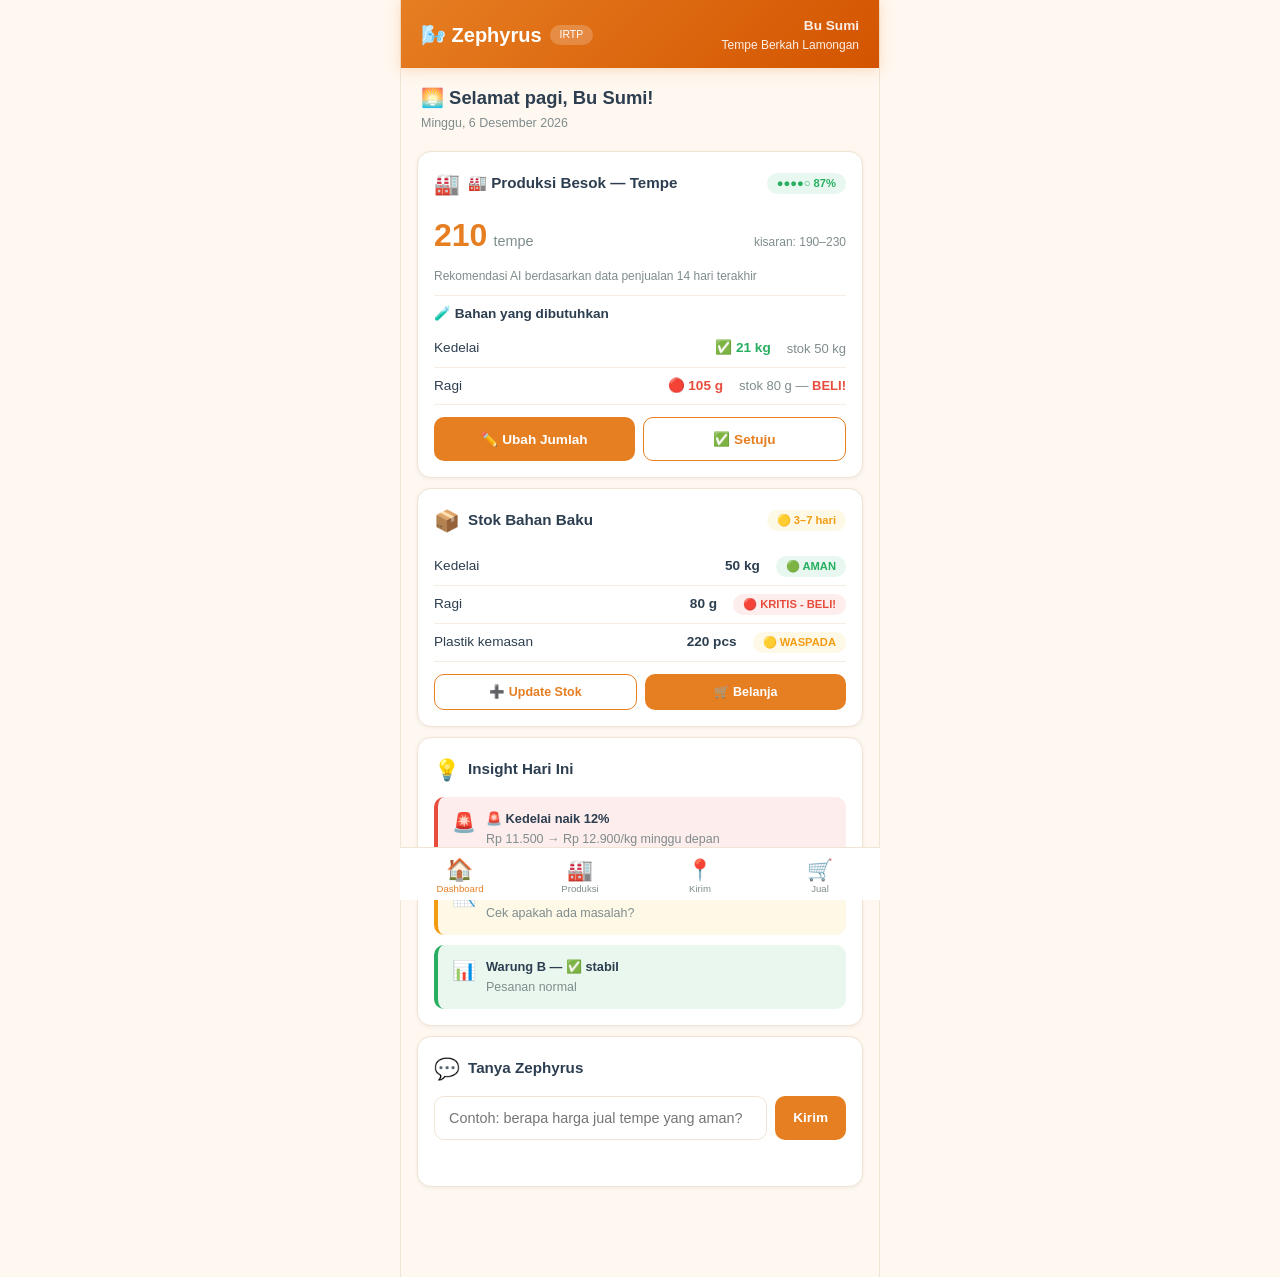
==== frontend/index.html @ 6805bf6c "feat: Zephyrus v0.1.1 Docker + FastAPI backend + integrasi API - docker-compose.yml (FastAPI + Postg" ====
<!DOCTYPE html>
<html lang="id">
<head>
  <meta charset="UTF-8">
  <meta name="viewport" content="width=device-width, initial-scale=1.0, maximum-scale=1.0, user-scalable=no">
  <meta name="theme-color" content="#E67E22">
  <meta name="apple-mobile-web-app-capable" content="yes">
  <meta name="apple-mobile-web-app-title" content="Zephyrus">
  <meta name="description" content="Pusat komando digital untuk Industri Rumah Tangga Pangan">
  <link rel="manifest" href="manifest.json">
  <title>Zephyrus — IRTP Dashboard</title>
  <style>
    /* ===== RESET & BASE ===== */
    *, *::before, *::after { box-sizing: border-box; margin: 0; padding: 0; }
    html { font-size: 16px; -webkit-text-size-adjust: 100%; }
    body {
      font-family: -apple-system, BlinkMacSystemFont, 'Segoe UI', Roboto, 'Helvetica Neue', Arial, sans-serif;
      background: #FFF8F0; color: #2C3E50; line-height: 1.5;
      max-width: 480px; margin: 0 auto; min-height: 100vh; padding-bottom: 80px;
      -webkit-font-smoothing: antialiased;
    }

    /* ===== TYPOGRAPHY ===== */
    h1 { font-size: 1.5rem; font-weight: 700; }
    h2 { font-size: 1.125rem; font-weight: 600; }
    h3 { font-size: 0.95rem; font-weight: 600; }
    .text-sm { font-size: 0.8125rem; }
    .text-xs { font-size: 0.7rem; }

    /* ===== COLORS ===== */
    :root {
      --primary: #E67E22;
      --primary-dark: #D35400;
      --primary-light: #FDEBD0;
      --bg: #FFF8F0;
      --card-bg: #FFFFFF;
      --text: #2C3E50;
      --text-secondary: #7F8C8D;
      --success: #27AE60;
      --warning: #F39C12;
      --danger: #E74C3C;
      --border: #F0E4D4;
    }

    /* ===== HEADER ===== */
    .header {
      background: linear-gradient(135deg, var(--primary), var(--primary-dark));
      color: white; padding: 16px 20px 14px; position: sticky; top: 0; z-index: 50;
      display: flex; align-items: center; justify-content: space-between;
      box-shadow: 0 2px 12px rgba(230,126,34,0.25);
    }
    .header h1 { display: flex; align-items: center; gap: 8px; font-size: 1.25rem; }
    .header h1 span { background: rgba(255,255,255,0.2); padding: 2px 10px; border-radius: 12px; font-size: 0.65rem; font-weight: 500; }
    .header-user { text-align: right; font-size: 0.75rem; opacity: 0.9; }
    .header-user strong { display: block; font-size: 0.85rem; }

    /* ===== SALUTATION ===== */
    .salutation {
      padding: 16px 20px 8px;
    }
    .salutation h2 { font-size: 1.15rem; }
    .salutation .date { color: var(--text-secondary); font-size: 0.78rem; margin-top: 2px; }

    /* ===== CARDS ===== */
    .card {
      background: var(--card-bg); border-radius: 14px; padding: 16px; margin: 10px 16px;
      box-shadow: 0 1px 4px rgba(0,0,0,0.06); border: 1px solid var(--border);
    }
    .card-header { display: flex; align-items: center; gap: 8px; margin-bottom: 12px; }
    .card-header .icon { font-size: 1.3rem; }
    .card-header h3 { flex: 1; }

    /* ===== PROGRESS BAR ===== */
    .progress-row { display: flex; align-items: center; gap: 8px; margin: 6px 0; }
    .progress-bar { flex: 1; height: 8px; background: #F0E4D4; border-radius: 99px; overflow: hidden; }
    .progress-fill { height: 100%; border-radius: 99px; transition: width 0.6s ease; }
    .progress-fill.green { background: var(--success); }
    .progress-fill.yellow { background: var(--warning); }
    .progress-fill.red { background: var(--danger); }
    .progress-fill.orange { background: var(--primary); }

    /* ===== BADGES ===== */
    .badge { display: inline-flex; align-items: center; gap: 4px; padding: 2px 10px; border-radius: 99px; font-size: 0.7rem; font-weight: 600; }
    .badge-green { background: #E8F8F0; color: var(--success); }
    .badge-yellow { background: #FEF9E7; color: var(--warning); }
    .badge-red { background: #FDEDEC; color: var(--danger); }
    .badge-orange { background: var(--primary-light); color: var(--primary-dark); }

    /* ===== STATUS INDICATORS ===== */
    .status-dot { display: inline-block; width: 8px; height: 8px; border-radius: 50%; }
    .status-dot.green { background: var(--success); }
    .status-dot.yellow { background: var(--warning); }
    .status-dot.red { background: var(--danger); }

    /* ===== LIST ITEMS ===== */
    .list-item { display: flex; align-items: center; padding: 10px 0; border-bottom: 1px solid #F5EDE4; gap: 10px; }
    .list-item:last-child { border-bottom: none; }
    .list-item .left { flex: 1; }
    .list-item .label { font-weight: 500; font-size: 0.9rem; }
    .list-item .sub { font-size: 0.75rem; color: var(--text-secondary); }
    .list-item .right { text-align: right; }

    /* ===== INSIGHT CARD ===== */
    .insight { padding: 12px 14px; border-radius: 10px; margin-top: 10px; display: flex; gap: 10px; align-items: flex-start; }
    .insight-alert { background: #FDEDEC; border-left: 4px solid var(--danger); }
    .insight-warning { background: #FEF9E7; border-left: 4px solid var(--warning); }
    .insight-info { background: #EAF7EE; border-left: 4px solid var(--success); }
    .insight-icon { font-size: 1.2rem; }
    .insight-text { flex: 1; }
    .insight-text strong { display: block; font-size: 0.8rem; margin-bottom: 2px; }
    .insight-text p { font-size: 0.78rem; color: var(--text-secondary); }

    /* ===== BUTTONS ===== */
    .btn {
      display: inline-flex; align-items: center; justify-content: center; gap: 6px;
      padding: 10px 18px; border-radius: 10px; font-size: 0.85rem; font-weight: 600;
      border: none; cursor: pointer; transition: all 0.15s; min-height: 44px;
      min-width: 44px; -webkit-tap-highlight-color: transparent;
    }
    .btn:active { transform: scale(0.97); }
    .btn-primary { background: var(--primary); color: white; }
    .btn-primary:hover { background: var(--primary-dark); }
    .btn-outline { background: transparent; border: 1.5px solid var(--primary); color: var(--primary); }
    .btn-success { background: var(--success); color: white; }
    .btn-sm { padding: 6px 14px; font-size: 0.78rem; min-height: 36px; }
    .btn-block { width: 100%; justify-content: center; }
    .btn-row { display: flex; gap: 8px; margin-top: 12px; }

    /* ===== CHAT ===== */
    .chat-input-row { display: flex; gap: 8px; align-items: center; }
    .chat-input-row input {
      flex: 1; padding: 12px 14px; border: 1.5px solid var(--border); border-radius: 10px;
      font-size: 0.9rem; background: var(--card-bg); outline: none; min-height: 44px;
    }
    .chat-input-row input:focus { border-color: var(--primary); }
    .chat-input-row button { min-width: 44px; height: 44px; border-radius: 10px; }

    /* ===== BOTTOM NAV ===== */
    .bottom-nav {
      position: fixed; bottom: 0; left: 50%; transform: translateX(-50%);
      width: 100%; max-width: 480px;
      background: white; border-top: 1px solid var(--border);
      display: flex; padding: 4px 0 env(safe-area-inset-bottom, 4px) 0;
      z-index: 100;
    }
    .nav-item {
      flex: 1; display: flex; flex-direction: column; align-items: center;
      padding: 8px 0 6px; cursor: pointer; transition: all 0.15s;
      border: none; background: none; color: var(--text-secondary); font-size: 0.6rem;
      -webkit-tap-highlight-color: transparent;
    }
    .nav-item .nav-icon { font-size: 1.3rem; line-height: 1; }
    .nav-item .nav-label { margin-top: 2px; }
    .nav-item.active { color: var(--primary); }
    .nav-item.active .nav-icon { transform: scale(1.05); }

    /* ===== TAB CONTENT ===== */
    .tab-content { display: none; }
    .tab-content.active { display: block; }

    /* ===== PAGE SPECIFIC ===== */
    .grid-2 { display: grid; grid-template-columns: 1fr 1fr; gap: 8px; }
    .metric-box { text-align: center; padding: 12px; background: var(--bg); border-radius: 10px; }
    .metric-box .num { font-size: 1.5rem; font-weight: 700; color: var(--primary); }
    .metric-box .label { font-size: 0.7rem; color: var(--text-secondary); margin-top: 2px; }

    .stock-row { display: flex; align-items: center; gap: 8px; padding: 8px 0; border-bottom: 1px solid #F5EDE4; }
    .stock-row:last-child { border-bottom: none; }
    .stock-row .stock-name { flex: 1; font-size: 0.85rem; }
    .stock-row .stock-qty { font-size: 0.85rem; font-weight: 600; margin-right: 8px; }

    .route-step {
      display: flex; gap: 10px; padding: 10px 0; align-items: flex-start;
      border-bottom: 1px solid #F5EDE4;
    }
    .route-step:last-child { border-bottom: none; }
    .route-num { width: 24px; height: 24px; border-radius: 50%; background: var(--primary-light); color: var(--primary-dark); display: flex; align-items: center; justify-content: center; font-size: 0.75rem; font-weight: 700; flex-shrink: 0; }
    .route-info { flex: 1; }
    .route-info .name { font-weight: 500; font-size: 0.85rem; }
    .route-info .detail { font-size: 0.75rem; color: var(--text-secondary); }
    .route-info .flag { font-size: 0.7rem; margin-top: 2px; }

    /* ===== ORDERS ===== */
    .order-status { width: 8px; height: 8px; border-radius: 50%; flex-shrink: 0; margin-top: 6px; }

    /* ===== ANIMATIONS ===== */
    @keyframes fadeIn { from { opacity: 0; transform: translateY(6px); } to { opacity: 1; transform: translateY(0); } }
    .card { animation: fadeIn 0.3s ease; }

    /* ===== RESPONSIVE ===== */
    @media (min-width: 481px) {
      body { border-left: 1px solid var(--border); border-right: 1px solid var(--border); }
    }
    @media (display-mode: standalone) {
      .header { padding-top: 24px; }
    }

    /* ===== UTILITY ===== */
    .mt-8 { margin-top: 8px; }
    .mb-4 { margin-bottom: 4px; }
    .flex { display: flex; }
    .flex-1 { flex: 1; }
    .gap-8 { gap: 8px; }
    .text-center { text-align: center; }
  </style>
</head>
<body>

  <!-- ===== HEADER ===== -->
  <header class="header">
    <h1>🌬️ Zephyrus <span>IRTP</span></h1>
    <div class="header-user">
      <strong>Bu Sumi</strong>
      Tempe Berkah Lamongan
    </div>
  </header>

  <!-- ===== SALUTATION ===== -->
  <div class="salutation">
    <h2>🌅 Selamat pagi, Bu Sumi!</h2>
    <div class="date" id="currentDate"></div>
  </div>

  <!-- ===== TAB: DASHBOARD ===== -->
  <div class="tab-content active" id="tab-dashboard">

    <!-- Card: Produksi -->
    <div class="card">
      <div class="card-header">
        <span class="icon">🏭</span>
        <h3>Produksi Besok</h3>
        <span class="badge badge-green">●●●●○ 87%</span>
      </div>
      <div style="display:flex;align-items:baseline;gap:6px;margin-bottom:8px;">
        <span style="font-size:2rem;font-weight:700;color:var(--primary);">210</span>
        <span style="font-size:0.9rem;color:var(--text-secondary);">tempe</span>
        <span style="font-size:0.75rem;color:var(--text-secondary);margin-left:auto;">kisaran: 190–230</span>
      </div>
      <div style="font-size:0.75rem;color:var(--text-secondary);margin-bottom:10px;">Rekomendasi AI berdasarkan data penjualan 14 hari terakhir</div>

      <div style="background:#F5EDE4;height:1px;margin:8px 0;"></div>

      <div style="font-size:0.85rem;font-weight:600;margin-bottom:6px;">🧪 Bahan yang dibutuhkan</div>
      <div class="stock-row">
        <span class="stock-name">Kedelai</span>
        <span class="stock-qty" style="color:var(--success);">✅ 21 kg</span>
        <span class="text-sm" style="color:var(--text-secondary);">stok 50 kg</span>
      </div>
      <div class="stock-row">
        <span class="stock-name">Ragi</span>
        <span class="stock-qty" style="color:var(--danger);">🔴 105 g</span>
        <span class="text-sm" style="color:var(--text-secondary);">stok 80 g — <strong style="color:var(--danger);">BELI!</strong></span>
      </div>

      <div class="btn-row">
        <button class="btn btn-primary flex-1" onclick="alert('Override: jumlah produksi diubah jadi 200 tempe')">✏️ Ubah Jumlah</button>
        <button class="btn btn-outline flex-1" onclick="alert('OK! 210 tempe dikonfirmasi untuk besok')">✅ Setuju</button>
      </div>
    </div>

    <!-- Card: Stok Bahan Baku -->
    <div class="card">
      <div class="card-header">
        <span class="icon">📦</span>
        <h3>Stok Bahan Baku</h3>
        <span class="badge badge-yellow">🟡 3–7 hari</span>
      </div>
      <div class="stock-row">
        <span class="stock-name">Kedelai</span>
        <span class="stock-qty">50 kg</span>
        <span class="text-xs badge badge-green">🟢 7+ hr</span>
      </div>
      <div class="stock-row">
        <span class="stock-name">Ragi</span>
        <span class="stock-qty">80 g</span>
        <span class="text-xs badge badge-red">🔴 <3 hr BELI</span>
      </div>
      <div class="stock-row">
        <span class="stock-name">Plastik kemasan</span>
        <span class="stock-qty">220 pcs</span>
        <span class="text-xs badge badge-yellow">🟡 5 hr</span>
      </div>
      <div class="btn-row">
        <button class="btn btn-outline btn-sm flex-1" onclick="alert('Form update stok akan muncul')">➕ Update Stok</button>
        <button class="btn btn-primary btn-sm flex-1" onclick="alert('Notifikasi: Ragi habis dalam 1 hari. Rekomendasi beli 100g — Rp 5.000')">🛒 Belanja</button>
      </div>
    </div>

    <!-- Insights -->
    <div class="card">
      <div class="card-header">
        <span class="icon">💡</span>
        <h3>Insight Hari Ini</h3>
      </div>
      <div class="insight insight-alert">
        <span class="insight-icon">🚨</span>
        <div class="insight-text">
          <strong>Harga kedelai naik 12% minggu depan</strong>
          <p>Rp 11.500 → Rp 12.900/kg. Stok Ibu cukup 3 hari. <strong>Rekomendasi: beli stok 2 minggu SEKARANG</strong> sebelum naik lagi.</p>
        </div>
      </div>
      <div class="insight insight-warning">
        <span class="insight-icon">📉</span>
        <div class="insight-text">
          <strong>Kantin D pesanan turun 30%</strong>
          <p>Bulan lalu pesan 30–35 tempe/hari, sekarang 20. Mungkin ada masalah — cek apakah beli dari kompetitor?</p>
        </div>
      </div>
      <div class="insight insight-info">
        <span class="insight-icon">📊</span>
        <div class="insight-text">
          <strong>Minggu depan Lebaran — naikkan produksi 40%</strong>
          <p>Tahun lalu permintaan naik 40% saat H-7 Lebaran. Rekomendasi: produksi 290 tempe/hari mulai pekan depan.</p>
        </div>
      </div>
    </div>

    <!-- Chat Quick -->
    <div class="card">
      <div class="card-header">
        <span class="icon">💬</span>
        <h3>Tanya Zephyrus</h3>
      </div>
      <div class="chat-input-row">
        <input type="text" id="chatInput" placeholder="Contoh: berapa harga jual tempe yang aman?" onkeydown="if(event.key==='Enter') sendChat()">
        <button class="btn btn-primary" onclick="sendChat()">Kirim</button>
      </div>
      <div id="chatResponse" style="margin-top:10px;font-size:0.85rem;min-height:20px;color:var(--text-secondary);"></div>
    </div>
  </div>

  <!-- ===== TAB: PRODUKSI ===== -->
  <div class="tab-content" id="tab-produksi">

    <div class="card">
      <div class="card-header">
        <span class="icon">🏭</span>
        <h3>Resep & Produksi</h3>
      </div>

      <div style="margin-bottom:12px;">
        <div style="display:flex;justify-content:space-between;margin-bottom:4px;">
          <span style="font-weight:600;">Tempe</span>
          <span class="badge badge-orange">Produk utama</span>
        </div>
        <div class="text-sm" style="color:var(--text-secondary);">1 tempe = 100g kedelai + 0.5g ragi</div>
      </div>

      <div class="grid-2">
        <div class="metric-box">
          <div class="num">210</div>
          <div class="label">Produksi Besok</div>
        </div>
        <div class="metric-box">
          <div class="num">280</div>
          <div class="label">Minggu Ini</div>
        </div>
      </div>

      <div style="margin-top:12px;">
        <div class="progress-row">
          <span class="text-xs" style="width:45px;">Sen</span>
          <div class="progress-bar"><div class="progress-fill orange" style="width:100%"></div></div>
          <span class="text-xs" style="width:30px;text-align:right;">210</span>
        </div>
        <div class="progress-row">
          <span class="text-xs" style="width:45px;">Sel</span>
          <div class="progress-bar"><div class="progress-fill orange" style="width:95%"></div></div>
          <span class="text-xs" style="width:30px;text-align:right;">200</span>
        </div>
        <div class="progress-row">
          <span class="text-xs" style="width:45px;">Rab</span>
          <div class="progress-bar"><div class="progress-fill orange" style="width:110%"></div></div>
          <span class="text-xs" style="width:30px;text-align:right;">230</span>
        </div>
        <div class="progress-row">
          <span class="text-xs" style="width:45px;">Kam</span>
          <div class="progress-bar"><div class="progress-fill orange" style="width:90%"></div></div>
          <span class="text-xs" style="width:30px;text-align:right;">190</span>
        </div>
        <div class="progress-row">
          <span class="text-xs" style="width:45px;">Jum</span>
          <div class="progress-bar"><div class="progress-fill orange" style="width:100%"></div></div>
          <span class="text-xs" style="width:30px;text-align:right;">210</span>
        </div>
      </div>

      <div style="background:#F5EDE4;height:1px;margin:14px 0;"></div>
      <button class="btn btn-primary btn-block" onclick="alert('Form tambah resep baru')">➕ Tambah Produk Baru</button>
    </div>

    <!-- Early Warning Harga -->
    <div class="card">
      <div class="card-header">
        <span class="icon">📈</span>
        <h3>Peringatan Harga Bahan</h3>
      </div>
      <div class="insight insight-alert">
        <span class="insight-icon">🚨</span>
        <div class="insight-text">
          <strong>Kedelai — naik 12% (7 hari)</strong>
          <p>Rp 11.500 → Rp 12.900/kg. Confidence 85%. Rekomendasi: <strong>Beli stok 2 minggu SEKARANG</strong>.</p>
        </div>
      </div>
      <div class="insight insight-info">
        <span class="insight-icon">✅</span>
        <div class="insight-text">
          <strong>Minyak goreng — stabil</strong>
          <p>Rp 15.000/L (tidak berubah 14 hari). Tidak perlu aksi.</p>
        </div>
      </div>
      <div class="insight insight-warning">
        <span class="insight-icon">📊</span>
        <div class="insight-text">
          <strong>Cabai — turun 8% minggu ini</strong>
          <p>Rp 42.000 → Rp 38.500/kg. Jika Ibu pakai cabai, ini saat yang baik untuk beli.</p>
        </div>
      </div>
      <div class="text-xs" style="color:var(--text-secondary);margin-top:8px;">Sumber: PHIPS Bapanas (data 17/07/2026)</div>
    </div>
  </div>

  <!-- ===== TAB: KIRIM ===== -->
  <div class="tab-content" id="tab-kirim">

    <div class="card">
      <div class="card-header">
        <span class="icon">📍</span>
        <h3>Rute Kirim Pagi Ini</h3>
        <span class="badge badge-green">⏱ 42 menit</span>
      </div>

      <div class="route-step">
        <div class="route-num">1</div>
        <div class="route-info">
          <div class="name">Warung A — 30 tempe</div>
          <div class="detail">Jl. Mawar No. 12 • 8 menit</div>
          <div class="flag badge badge-green">✅ shelf-life aman</div>
        </div>
      </div>
      <div class="route-step">
        <div class="route-num">2</div>
        <div class="route-info">
          <div class="name">Warung B — 50 tempe</div>
          <div class="detail">Jl. Melati No. 45 • 12 menit</div>
          <div class="flag badge badge-green">✅ shelf-life aman</div>
        </div>
      </div>
      <div class="route-step">
        <div class="route-num">3</div>
        <div class="route-info">
          <div class="name">Pasar C — 110 tempe</div>
          <div class="detail">Pasar Induk Lamongan • 15 menit</div>
          <div class="flag badge badge-yellow">⚠️ 3 tempe risiko basi — prioritaskan</div>
        </div>
      </div>
      <div class="route-step">
        <div class="route-num">4</div>
        <div class="route-info">
          <div class="name">Kantin D — 20 tempe</div>
          <div class="detail">SMK N 1 Lamongan • 7 menit</div>
          <div class="flag badge badge-orange">📉 pesanan turun 30%</div>
        </div>
      </div>

      <div class="btn-row">
        <button class="btn btn-primary flex-1" onclick="alert('Rute dikonfirmasi! Navigasi ke titik 1.')">🗺️ Setuju Rute</button>
        <button class="btn btn-outline flex-1" onclick="alert('Ubah urutan rute: seret titik')">✏️ Ubah Urutan</button>
      </div>
    </div>

    <!-- Status Kirim -->
    <div class="card">
      <div class="card-header">
        <span class="icon">✅</span>
        <h3>Status Pengiriman Hari Ini</h3>
      </div>
      <div class="list-item">
        <div class="left">
          <div class="label">Warung A</div>
          <div class="sub">30 tempe • 07:45</div>
        </div>
        <span class="badge badge-green">✅ Terkirim</span>
      </div>
      <div class="list-item">
        <div class="left">
          <div class="label">Warung B</div>
          <div class="sub">50 tempe • 08:02</div>
        </div>
        <span class="badge badge-green">✅ Terkirim</span>
      </div>
      <div class="list-item">
        <div class="left">
          <div class="label">Pasar C</div>
          <div class="sub">110 tempe • —</div>
        </div>
        <span class="badge badge-yellow">🟡 Dalam perjalanan</span>
      </div>
      <div class="list-item">
        <div class="left">
          <div class="label">Kantin D</div>
          <div class="sub">20 tempe • —</div>
        </div>
        <span class="badge badge-yellow">🟡 Belum dikirim</span>
      </div>
    </div>
  </div>

  <!-- ===== TAB: JUAL ===== -->
  <div class="tab-content" id="tab-jual">

    <div class="card">
      <div class="card-header">
        <span class="icon">🛒</span>
        <h3>Pesanan Hari Ini</h3>
        <span class="badge badge-orange">4 pelanggan</span>
      </div>

      <div class="list-item">
        <div class="order-status" style="background:var(--success);"></div>
        <div class="left">
          <div class="label">Warung A — 30 tempe</div>
          <div class="sub">Biasanya 30 • ✅ sama seperti biasanya</div>
        </div>
        <span class="badge badge-green">Terkirim</span>
      </div>
      <div class="list-item">
        <div class="order-status" style="background:var(--success);"></div>
        <div class="left">
          <div class="label">Warung B — 50 tempe</div>
          <div class="sub">Biasanya 50 • ✅ stabil</div>
        </div>
        <span class="badge badge-green">Terkirim</span>
      </div>
      <div class="list-item">
        <div class="order-status" style="background:var(--success);"></div>
        <div class="left">
          <div class="label">Pasar C — 110 tempe</div>
          <div class="sub">Biasanya 100 • ⬆️ naik 10% (mendekati Lebaran)</div>
        </div>
        <span class="badge badge-yellow">Dalam kirim</span>
      </div>
      <div class="list-item">
        <div class="order-status" style="background:var(--warning);"></div>
        <div class="left">
          <div class="label">Kantin D — 20 tempe</div>
          <div class="sub">Biasanya 30 • ⬇️ turun 33% — <span style="color:var(--danger);">cek pelanggan</span></div>
        </div>
        <span class="badge badge-yellow">Pending</span>
      </div>

      <button class="btn btn-outline btn-sm btn-block mt-8" onclick="alert('Copy pesanan dari kemarin')">📋 Copy dari Kemarin</button>
      <button class="btn btn-primary btn-sm btn-block mt-8" onclick="alert('Form tambah pesanan baru')">➕ Tambah Pesanan</button>
    </div>

    <!-- Rekomendasi Harga -->
    <div class="card">
      <div class="card-header">
        <span class="icon">💰</span>
        <h3>Rekomendasi Harga Jual</h3>
      </div>
      <div style="display:flex;gap:8px;">
        <div class="metric-box flex-1">
          <div class="num" style="font-size:1.2rem;">Rp 4.000</div>
          <div class="label">Harga Minimal (margin 20%)</div>
        </div>
        <div class="metric-box flex-1" style="border:2px solid var(--primary);">
          <div class="num" style="font-size:1.2rem;color:var(--primary);">Rp 5.000</div>
          <div class="label">Harga Optimal (margin 36%)</div>
        </div>
      </div>
      <div class="text-xs" style="color:var(--text-secondary);margin-top:8px;text-align:center;">Biaya produksi per tempe: Rp 3.200 • Harga pasar: Rp 4.500–Rp 5.500</div>
    </div>

    <!-- Analisis Pelanggan -->
    <div class="card">
      <div class="card-header">
        <span class="icon">📊</span>
        <h3>Analisis Pelanggan</h3>
      </div>
      <div class="metric-box" style="margin-bottom:10px;">
        <div class="num" style="font-size:1rem;color:var(--text);">Warung B — 25% omzet</div>
        <div class="label">Pelanggan Terbesar</div>
      </div>
      <div class="progress-row">
        <span class="text-xs" style="width:70px;">Warung B</span>
        <div class="progress-bar"><div class="progress-fill orange" style="width:25%"></div></div>
        <span class="text-xs" style="width:40px;text-align:right;">25%</span>
      </div>
      <div class="progress-row">
        <span class="text-xs" style="width:70px;">Pasar C</span>
        <div class="progress-bar"><div class="progress-fill orange" style="width:22%"></div></div>
        <span class="text-xs" style="width:40px;text-align:right;">22%</span>
      </div>
      <div class="progress-row">
        <span class="text-xs" style="width:70px;">Warung A</span>
        <div class="progress-bar"><div class="progress-fill orange" style="width:15%"></div></div>
        <span class="text-xs" style="width:40px;text-align:right;">15%</span>
      </div>
      <div class="progress-row">
        <span class="text-xs" style="width:70px;">Kantin D</span>
        <div class="progress-bar"><div class="progress-fill red" style="width:10%"></div></div>
        <span class="text-xs" style="width:40px;text-align:right;">10% ⬇️</span>
      </div>
      <div class="insight insight-warning mt-8">
        <span class="insight-icon">⚠️</span>
        <div class="insight-text">
          <strong>Kantin D — turun 30% bulan ini</strong>
          <p>Mungkin beli dari kompetitor. Coba tanya atau tawarkan produk baru.</p>
        </div>
      </div>
    </div>
  </div>

  <!-- ===== BOTTOM NAV ===== -->
  <nav class="bottom-nav">
    <button class="nav-item active" data-tab="tab-dashboard">
      <span class="nav-icon">🏠</span>
      <span class="nav-label">Dashboard</span>
    </button>
    <button class="nav-item" data-tab="tab-produksi">
      <span class="nav-icon">🏭</span>
      <span class="nav-label">Produksi</span>
    </button>
    <button class="nav-item" data-tab="tab-kirim">
      <span class="nav-icon">📍</span>
      <span class="nav-label">Kirim</span>
    </button>
    <button class="nav-item" data-tab="tab-jual">
      <span class="nav-icon">🛒</span>
      <span class="nav-label">Jual</span>
    </button>
  </nav>

  <script>
    // === Tanggal ===
    const days = ['Minggu','Senin','Selasa','Rabu','Kamis','Jumat','Sabtu'];
    const months = ['Januari','Februari','Maret','April','Mei','Juni','Juli','Agustus','September','Oktober','November','Desember'];
    const d = new Date();
    document.getElementById('currentDate').textContent = `${days[d.getDay()]}, ${d.getDate()} ${months[d.getMonth()]} ${d.getFullYear()}`;

    // === Bottom Nav ===
    document.querySelectorAll('.nav-item').forEach(item => {
      item.addEventListener('click', function() {
        document.querySelectorAll('.nav-item').forEach(n => n.classList.remove('active'));
        document.querySelectorAll('.tab-content').forEach(t => t.classList.remove('active'));
        this.classList.add('active');
        document.getElementById(this.dataset.tab).classList.add('active');
      });
    });

    // === Chat ===
    const chatResponses = {
      'harga': '💡 Biaya produksi per tempe: Rp 3.200. Harga jual aman: Rp 4.000-Rp 5.000. Dengan harga pasar Rp 4.500-Rp 5.500, Ibu bisa jual Rp 5.000 dengan margin 36%.',
      'jual': '💰 Rekomendasi harga jual tempe: minimal Rp 4.000 (margin 20%), optimal Rp 5.000 (margin 36%). Harga pasar saat ini Rp 4.500-Rp 5.500.',
      'produksi': '🏭 Besok rekomendasi produksi: 210 tempe (confidence 87%). Naik 10% dari minggu lalu karena mendekati Lebaran.',
      'stok': '📦 Stok kedelai: 50 kg (cukup 7 hari ✅). Ragi: 80 g (HABIS dalam 1 hari 🔴 - beli 100g Rp 5.000).',
      'pelanggan': '📊 Top: Warung B (25%), Pasar C (22%), Warung A (15%). ⚠️ Kantin D turun 30% - mungkin ada masalah.',
      'basi': '⚠️ 3 tempe untuk Pasar C berisiko basi jika tidak diprioritaskan. Shelf-life tempe 2 hari, estimasi kirim 15 menit - masih aman.',
      'ragi': '🔴 Stok ragi tinggal 80g, cukup untuk 1 hari produksi (160 tempe). Beli 100g sekarang - Rp 5.000 di toko bahan kue.',
      'lebaran': '🌙 H-7 Lebaran: rekomendasi naikkan produksi 40% (290 tempe/hari). Tahun lalu permintaan melonjak 40%!'
    };

    function sendChat() {
      const input = document.getElementById('chatInput');
      const text = input.value.trim().toLowerCase();
      const resp = document.getElementById('chatResponse');
      if (!text) { resp.innerHTML = 'Silakan ketik pertanyaan, Bu 😊'; return; }
      let answer = 'Maaf, saya belum paham. Coba tanya tentang: produksi, harga, stok, pelanggan, atau lebaran 😊';
      for (const [key, val] of Object.entries(chatResponses)) {
        if (text.includes(key)) { answer = val; break; }
      }
      resp.innerHTML = `<div style="background:#FDEBD0;padding:10px 14px;border-radius:10px;color:#2C3E50;">💬 ${answer}</div>`;
      input.value = '';
    }

    console.log('🌬️ Zephyrus v0.1 — Prototipe IRTP Dashboard');
  </script>
  <script src="js/app.js"></script>
</body>
</html>
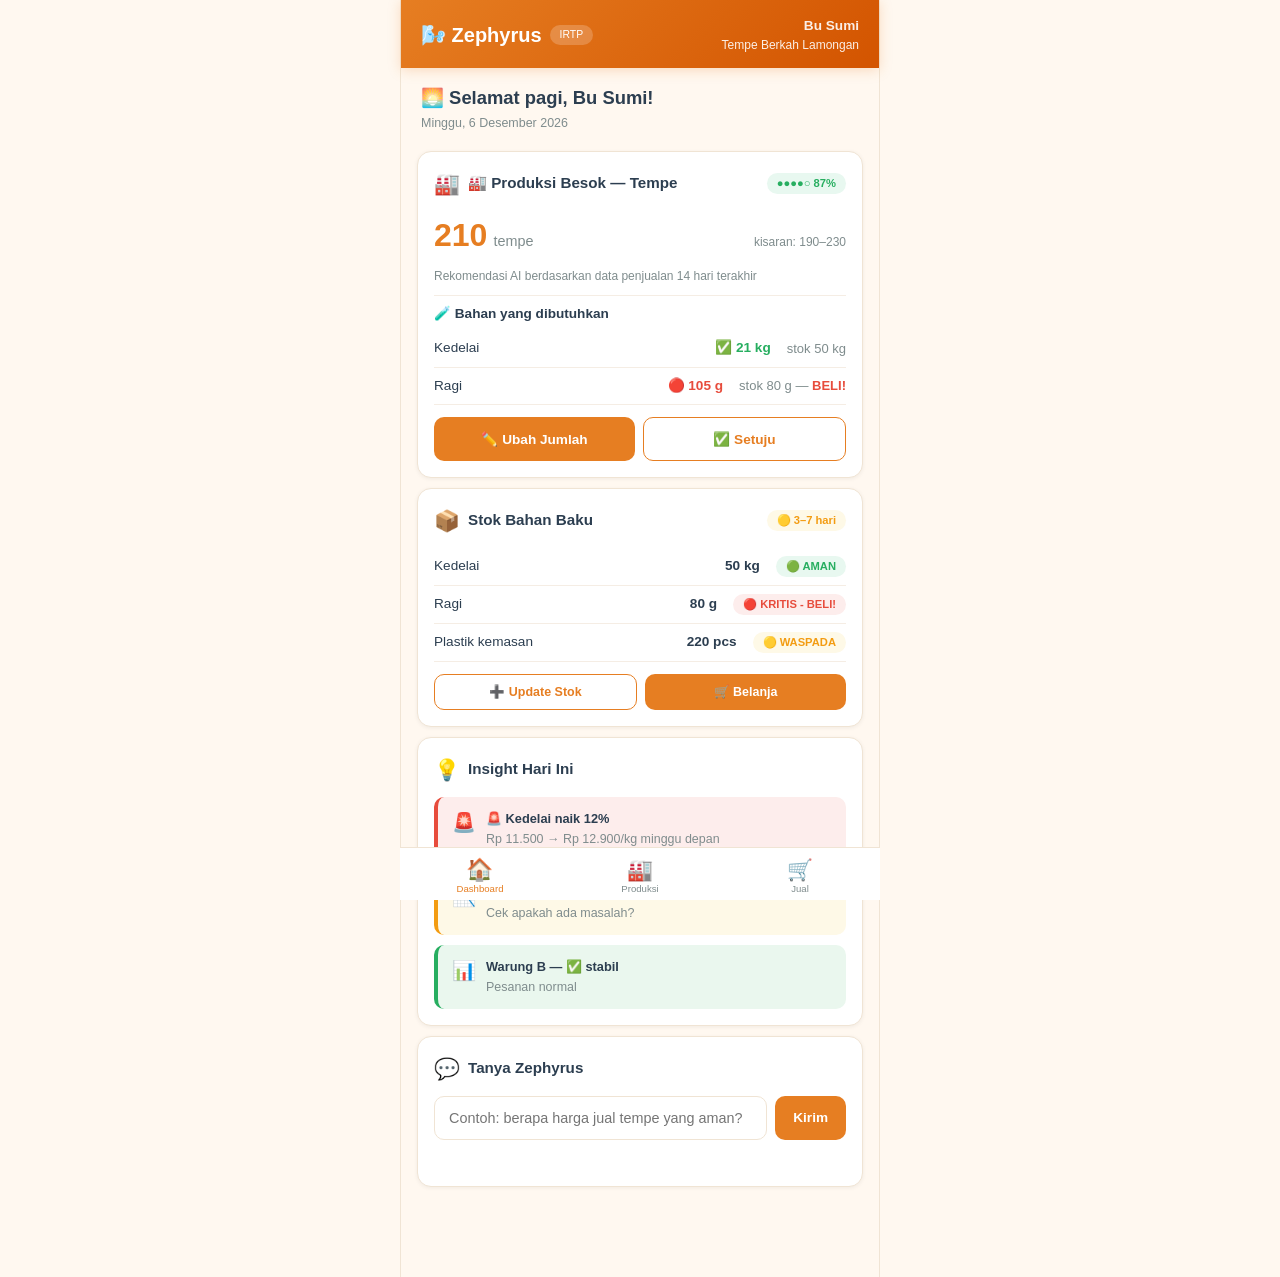
==== commit d6ed216b: "refactor: fokus ke 2 pillars (Smart Manufacturing + Smart Commerce) Hapus Smart Logistics: - Hapus " ====
--- a/frontend/index.html
+++ b/frontend/index.html
@@ -420,92 +420,6 @@
     </div>
   </div>
 
-  <!-- ===== TAB: KIRIM ===== -->
-  <div class="tab-content" id="tab-kirim">
-
-    <div class="card">
-      <div class="card-header">
-        <span class="icon">📍</span>
-        <h3>Rute Kirim Pagi Ini</h3>
-        <span class="badge badge-green">⏱ 42 menit</span>
-      </div>
-
-      <div class="route-step">
-        <div class="route-num">1</div>
-        <div class="route-info">
-          <div class="name">Warung A — 30 tempe</div>
-          <div class="detail">Jl. Mawar No. 12 • 8 menit</div>
-          <div class="flag badge badge-green">✅ shelf-life aman</div>
-        </div>
-      </div>
-      <div class="route-step">
-        <div class="route-num">2</div>
-        <div class="route-info">
-          <div class="name">Warung B — 50 tempe</div>
-          <div class="detail">Jl. Melati No. 45 • 12 menit</div>
-          <div class="flag badge badge-green">✅ shelf-life aman</div>
-        </div>
-      </div>
-      <div class="route-step">
-        <div class="route-num">3</div>
-        <div class="route-info">
-          <div class="name">Pasar C — 110 tempe</div>
-          <div class="detail">Pasar Induk Lamongan • 15 menit</div>
-          <div class="flag badge badge-yellow">⚠️ 3 tempe risiko basi — prioritaskan</div>
-        </div>
-      </div>
-      <div class="route-step">
-        <div class="route-num">4</div>
-        <div class="route-info">
-          <div class="name">Kantin D — 20 tempe</div>
-          <div class="detail">SMK N 1 Lamongan • 7 menit</div>
-          <div class="flag badge badge-orange">📉 pesanan turun 30%</div>
-        </div>
-      </div>
-
-      <div class="btn-row">
-        <button class="btn btn-primary flex-1" onclick="alert('Rute dikonfirmasi! Navigasi ke titik 1.')">🗺️ Setuju Rute</button>
-        <button class="btn btn-outline flex-1" onclick="alert('Ubah urutan rute: seret titik')">✏️ Ubah Urutan</button>
-      </div>
-    </div>
-
-    <!-- Status Kirim -->
-    <div class="card">
-      <div class="card-header">
-        <span class="icon">✅</span>
-        <h3>Status Pengiriman Hari Ini</h3>
-      </div>
-      <div class="list-item">
-        <div class="left">
-          <div class="label">Warung A</div>
-          <div class="sub">30 tempe • 07:45</div>
-        </div>
-        <span class="badge badge-green">✅ Terkirim</span>
-      </div>
-      <div class="list-item">
-        <div class="left">
-          <div class="label">Warung B</div>
-          <div class="sub">50 tempe • 08:02</div>
-        </div>
-        <span class="badge badge-green">✅ Terkirim</span>
-      </div>
-      <div class="list-item">
-        <div class="left">
-          <div class="label">Pasar C</div>
-          <div class="sub">110 tempe • —</div>
-        </div>
-        <span class="badge badge-yellow">🟡 Dalam perjalanan</span>
-      </div>
-      <div class="list-item">
-        <div class="left">
-          <div class="label">Kantin D</div>
-          <div class="sub">20 tempe • —</div>
-        </div>
-        <span class="badge badge-yellow">🟡 Belum dikirim</span>
-      </div>
-    </div>
-  </div>
-
   <!-- ===== TAB: JUAL ===== -->
   <div class="tab-content" id="tab-jual">
 
@@ -621,10 +535,6 @@
     <button class="nav-item" data-tab="tab-produksi">
       <span class="nav-icon">🏭</span>
       <span class="nav-label">Produksi</span>
-    </button>
-    <button class="nav-item" data-tab="tab-kirim">
-      <span class="nav-icon">📍</span>
-      <span class="nav-label">Kirim</span>
     </button>
     <button class="nav-item" data-tab="tab-jual">
       <span class="nav-icon">🛒</span>
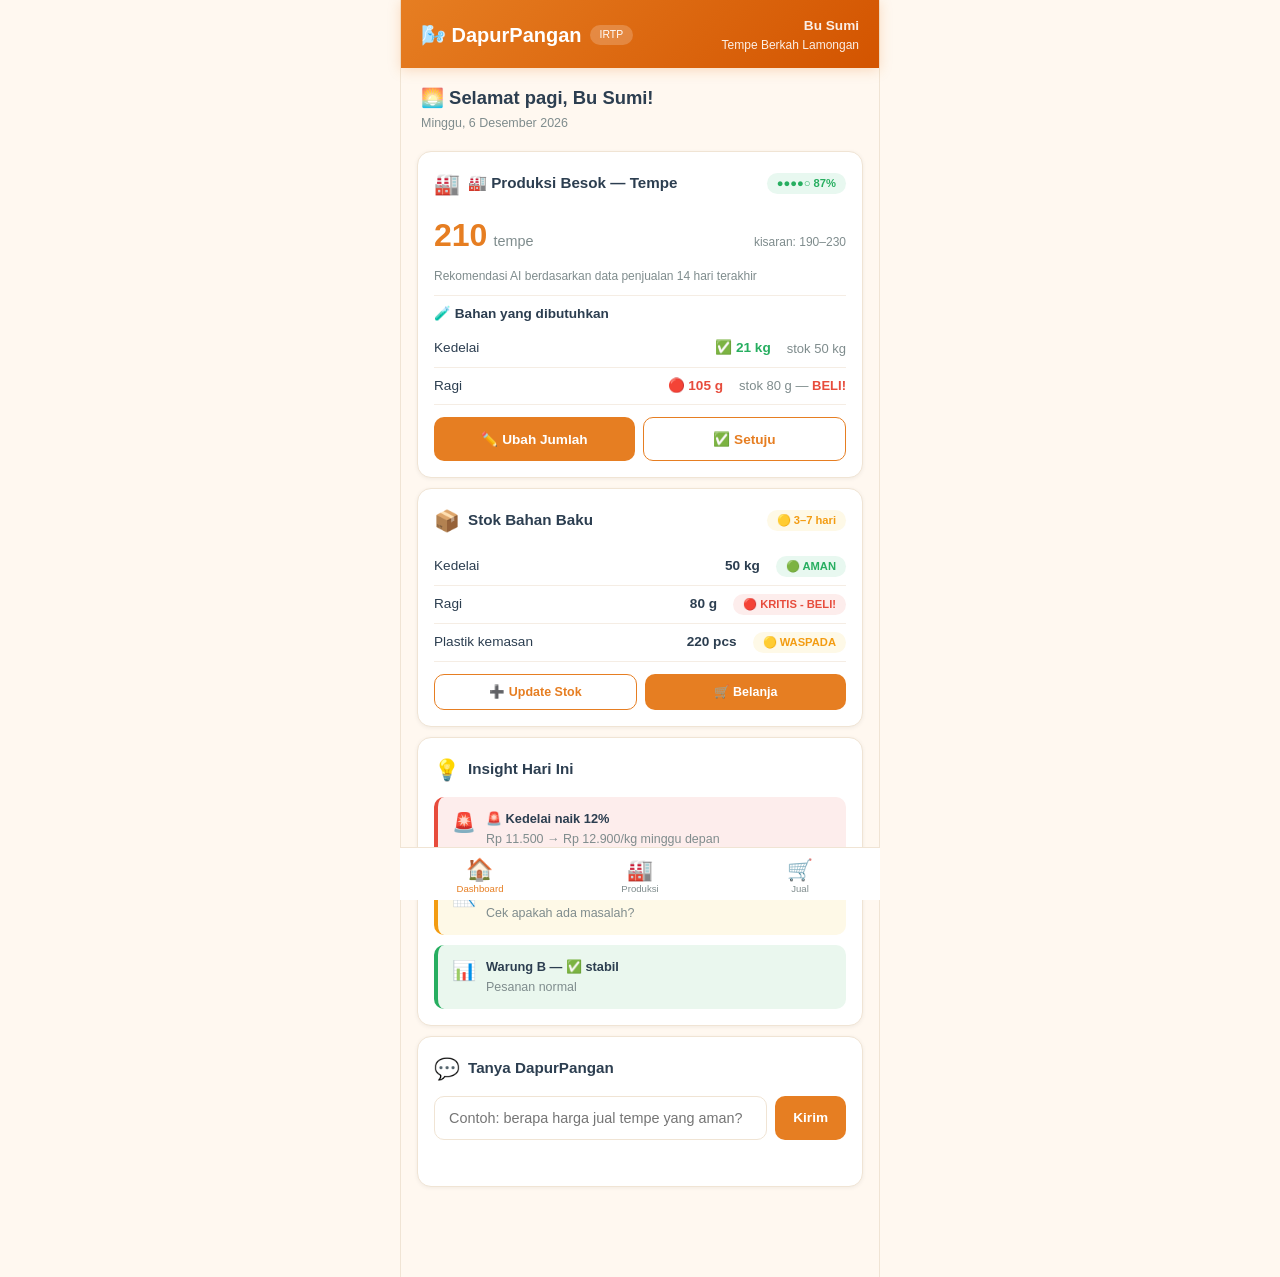
==== commit c7ba7ae6: "refactor: rebrand Zephyrus -> DapurPangan Semua referensi Zephyrus diganti DapurPangan: - frontend " ====
--- a/frontend/index.html
+++ b/frontend/index.html
@@ -5,10 +5,10 @@
   <meta name="viewport" content="width=device-width, initial-scale=1.0, maximum-scale=1.0, user-scalable=no">
   <meta name="theme-color" content="#E67E22">
   <meta name="apple-mobile-web-app-capable" content="yes">
-  <meta name="apple-mobile-web-app-title" content="Zephyrus">
+  <meta name="apple-mobile-web-app-title" content="DapurPangan">
   <meta name="description" content="Pusat komando digital untuk Industri Rumah Tangga Pangan">
   <link rel="manifest" href="manifest.json">
-  <title>Zephyrus — IRTP Dashboard</title>
+  <title>DapurPangan — IRTP Dashboard</title>
   <style>
     /* ===== RESET & BASE ===== */
     *, *::before, *::after { box-sizing: border-box; margin: 0; padding: 0; }
@@ -208,7 +208,7 @@
 
   <!-- ===== HEADER ===== -->
   <header class="header">
-    <h1>🌬️ Zephyrus <span>IRTP</span></h1>
+    <h1>🌬️ DapurPangan <span>IRTP</span></h1>
     <div class="header-user">
       <strong>Bu Sumi</strong>
       Tempe Berkah Lamongan
@@ -319,7 +319,7 @@
     <div class="card">
       <div class="card-header">
         <span class="icon">💬</span>
-        <h3>Tanya Zephyrus</h3>
+        <h3>Tanya DapurPangan</h3>
       </div>
       <div class="chat-input-row">
         <input type="text" id="chatInput" placeholder="Contoh: berapa harga jual tempe yang aman?" onkeydown="if(event.key==='Enter') sendChat()">
@@ -584,7 +584,7 @@
       input.value = '';
     }
 
-    console.log('🌬️ Zephyrus v0.1 — Prototipe IRTP Dashboard');
+    console.log('🌬️ DapurPangan v0.1 — Prototipe IRTP Dashboard');
   </script>
   <script src="js/app.js"></script>
 </body>
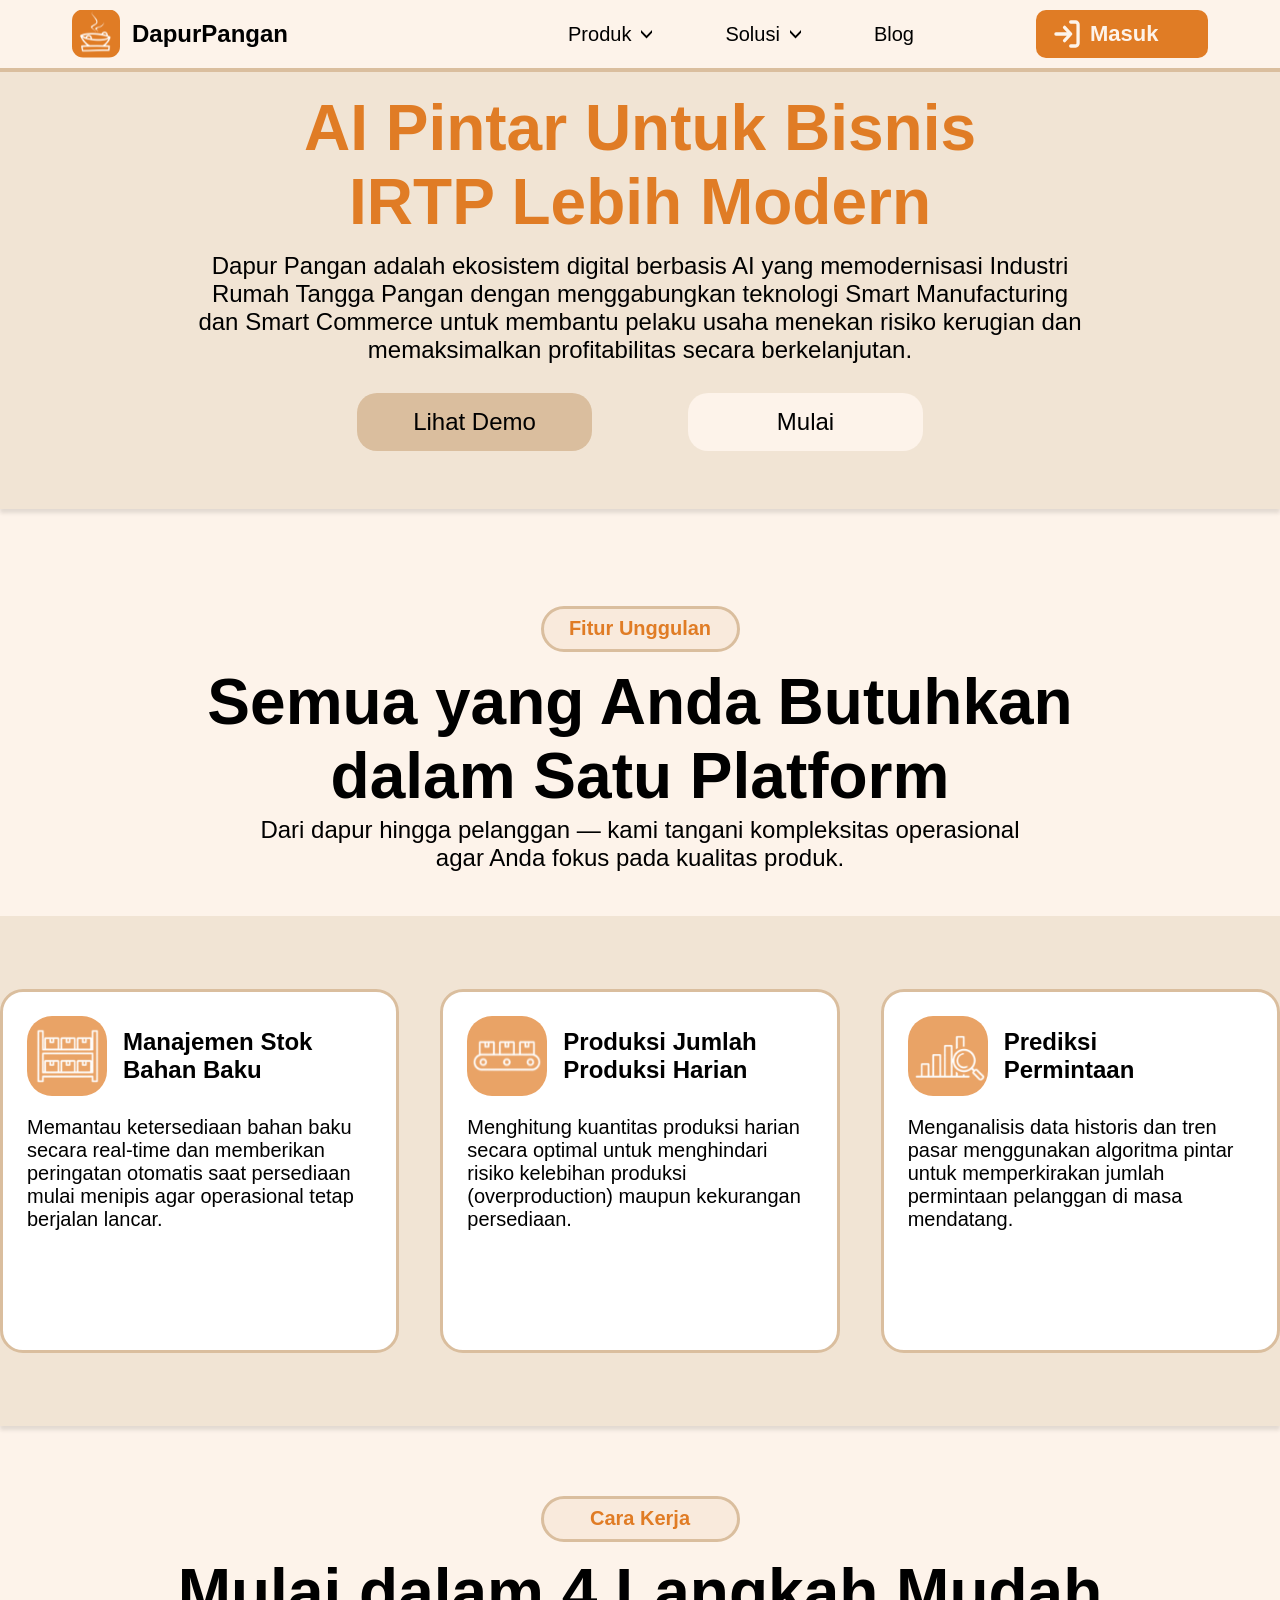
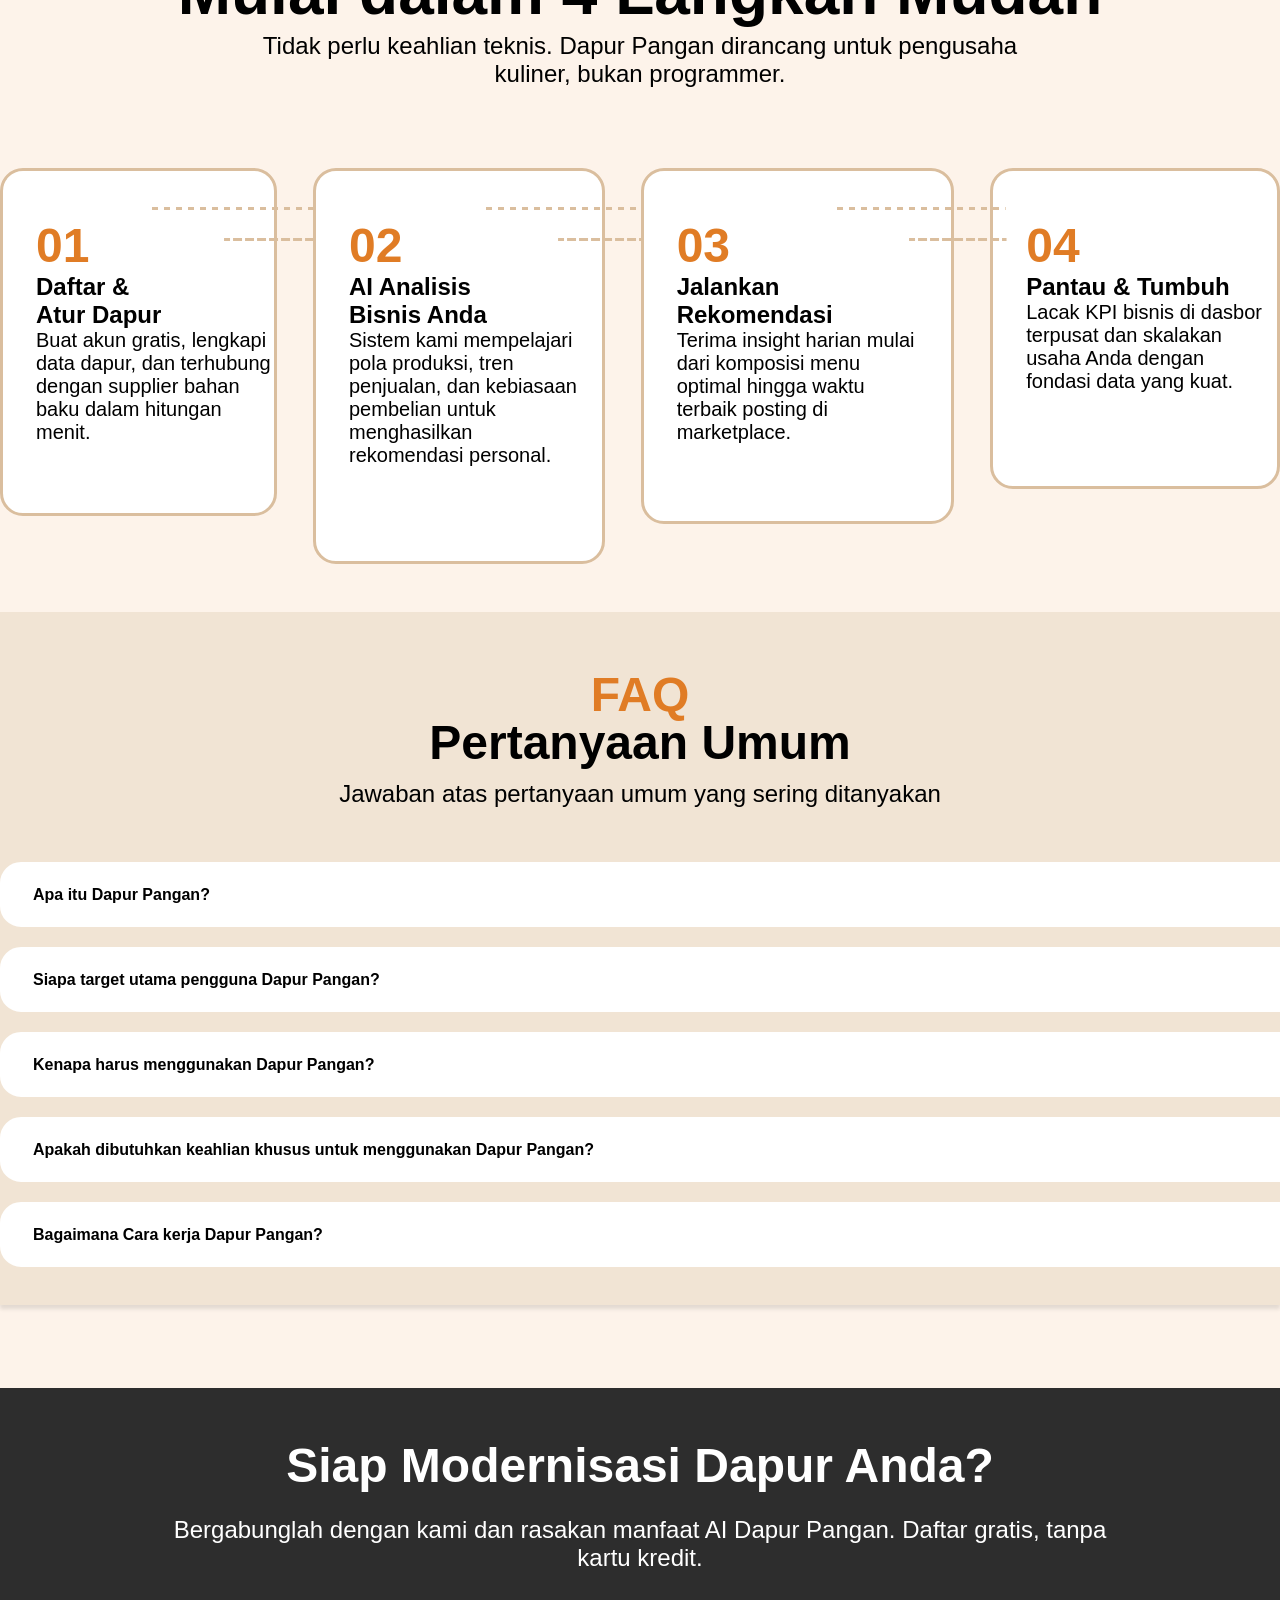
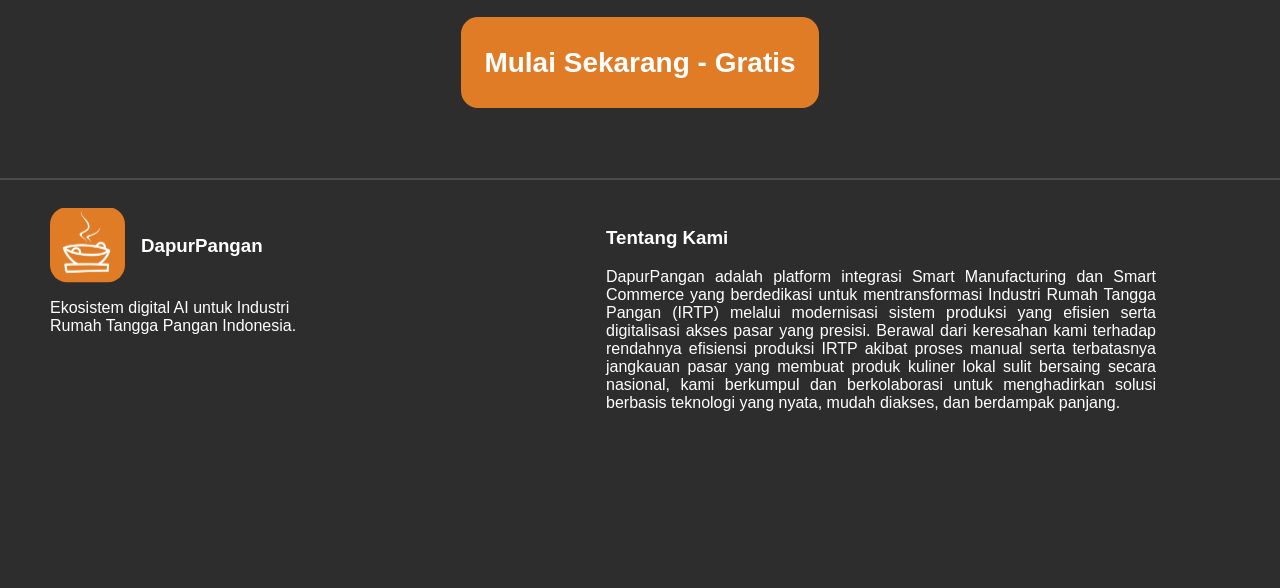
==== commit 282cc57e: "feat: gabung frontend teman (landing page) + dashboard - frontend/index.html + style.css + Image/  l" ====
--- a/frontend/index.html
+++ b/frontend/index.html
@@ -1,591 +1,277 @@
 <!DOCTYPE html>
-<html lang="id">
+<html lang="en">
 <head>
-  <meta charset="UTF-8">
-  <meta name="viewport" content="width=device-width, initial-scale=1.0, maximum-scale=1.0, user-scalable=no">
-  <meta name="theme-color" content="#E67E22">
-  <meta name="apple-mobile-web-app-capable" content="yes">
-  <meta name="apple-mobile-web-app-title" content="DapurPangan">
-  <meta name="description" content="Pusat komando digital untuk Industri Rumah Tangga Pangan">
-  <link rel="manifest" href="manifest.json">
-  <title>DapurPangan — IRTP Dashboard</title>
-  <style>
-    /* ===== RESET & BASE ===== */
-    *, *::before, *::after { box-sizing: border-box; margin: 0; padding: 0; }
-    html { font-size: 16px; -webkit-text-size-adjust: 100%; }
-    body {
-      font-family: -apple-system, BlinkMacSystemFont, 'Segoe UI', Roboto, 'Helvetica Neue', Arial, sans-serif;
-      background: #FFF8F0; color: #2C3E50; line-height: 1.5;
-      max-width: 480px; margin: 0 auto; min-height: 100vh; padding-bottom: 80px;
-      -webkit-font-smoothing: antialiased;
-    }
-
-    /* ===== TYPOGRAPHY ===== */
-    h1 { font-size: 1.5rem; font-weight: 700; }
-    h2 { font-size: 1.125rem; font-weight: 600; }
-    h3 { font-size: 0.95rem; font-weight: 600; }
-    .text-sm { font-size: 0.8125rem; }
-    .text-xs { font-size: 0.7rem; }
-
-    /* ===== COLORS ===== */
-    :root {
-      --primary: #E67E22;
-      --primary-dark: #D35400;
-      --primary-light: #FDEBD0;
-      --bg: #FFF8F0;
-      --card-bg: #FFFFFF;
-      --text: #2C3E50;
-      --text-secondary: #7F8C8D;
-      --success: #27AE60;
-      --warning: #F39C12;
-      --danger: #E74C3C;
-      --border: #F0E4D4;
-    }
-
-    /* ===== HEADER ===== */
-    .header {
-      background: linear-gradient(135deg, var(--primary), var(--primary-dark));
-      color: white; padding: 16px 20px 14px; position: sticky; top: 0; z-index: 50;
-      display: flex; align-items: center; justify-content: space-between;
-      box-shadow: 0 2px 12px rgba(230,126,34,0.25);
-    }
-    .header h1 { display: flex; align-items: center; gap: 8px; font-size: 1.25rem; }
-    .header h1 span { background: rgba(255,255,255,0.2); padding: 2px 10px; border-radius: 12px; font-size: 0.65rem; font-weight: 500; }
-    .header-user { text-align: right; font-size: 0.75rem; opacity: 0.9; }
-    .header-user strong { display: block; font-size: 0.85rem; }
-
-    /* ===== SALUTATION ===== */
-    .salutation {
-      padding: 16px 20px 8px;
-    }
-    .salutation h2 { font-size: 1.15rem; }
-    .salutation .date { color: var(--text-secondary); font-size: 0.78rem; margin-top: 2px; }
-
-    /* ===== CARDS ===== */
-    .card {
-      background: var(--card-bg); border-radius: 14px; padding: 16px; margin: 10px 16px;
-      box-shadow: 0 1px 4px rgba(0,0,0,0.06); border: 1px solid var(--border);
-    }
-    .card-header { display: flex; align-items: center; gap: 8px; margin-bottom: 12px; }
-    .card-header .icon { font-size: 1.3rem; }
-    .card-header h3 { flex: 1; }
-
-    /* ===== PROGRESS BAR ===== */
-    .progress-row { display: flex; align-items: center; gap: 8px; margin: 6px 0; }
-    .progress-bar { flex: 1; height: 8px; background: #F0E4D4; border-radius: 99px; overflow: hidden; }
-    .progress-fill { height: 100%; border-radius: 99px; transition: width 0.6s ease; }
-    .progress-fill.green { background: var(--success); }
-    .progress-fill.yellow { background: var(--warning); }
-    .progress-fill.red { background: var(--danger); }
-    .progress-fill.orange { background: var(--primary); }
-
-    /* ===== BADGES ===== */
-    .badge { display: inline-flex; align-items: center; gap: 4px; padding: 2px 10px; border-radius: 99px; font-size: 0.7rem; font-weight: 600; }
-    .badge-green { background: #E8F8F0; color: var(--success); }
-    .badge-yellow { background: #FEF9E7; color: var(--warning); }
-    .badge-red { background: #FDEDEC; color: var(--danger); }
-    .badge-orange { background: var(--primary-light); color: var(--primary-dark); }
-
-    /* ===== STATUS INDICATORS ===== */
-    .status-dot { display: inline-block; width: 8px; height: 8px; border-radius: 50%; }
-    .status-dot.green { background: var(--success); }
-    .status-dot.yellow { background: var(--warning); }
-    .status-dot.red { background: var(--danger); }
-
-    /* ===== LIST ITEMS ===== */
-    .list-item { display: flex; align-items: center; padding: 10px 0; border-bottom: 1px solid #F5EDE4; gap: 10px; }
-    .list-item:last-child { border-bottom: none; }
-    .list-item .left { flex: 1; }
-    .list-item .label { font-weight: 500; font-size: 0.9rem; }
-    .list-item .sub { font-size: 0.75rem; color: var(--text-secondary); }
-    .list-item .right { text-align: right; }
-
-    /* ===== INSIGHT CARD ===== */
-    .insight { padding: 12px 14px; border-radius: 10px; margin-top: 10px; display: flex; gap: 10px; align-items: flex-start; }
-    .insight-alert { background: #FDEDEC; border-left: 4px solid var(--danger); }
-    .insight-warning { background: #FEF9E7; border-left: 4px solid var(--warning); }
-    .insight-info { background: #EAF7EE; border-left: 4px solid var(--success); }
-    .insight-icon { font-size: 1.2rem; }
-    .insight-text { flex: 1; }
-    .insight-text strong { display: block; font-size: 0.8rem; margin-bottom: 2px; }
-    .insight-text p { font-size: 0.78rem; color: var(--text-secondary); }
-
-    /* ===== BUTTONS ===== */
-    .btn {
-      display: inline-flex; align-items: center; justify-content: center; gap: 6px;
-      padding: 10px 18px; border-radius: 10px; font-size: 0.85rem; font-weight: 600;
-      border: none; cursor: pointer; transition: all 0.15s; min-height: 44px;
-      min-width: 44px; -webkit-tap-highlight-color: transparent;
-    }
-    .btn:active { transform: scale(0.97); }
-    .btn-primary { background: var(--primary); color: white; }
-    .btn-primary:hover { background: var(--primary-dark); }
-    .btn-outline { background: transparent; border: 1.5px solid var(--primary); color: var(--primary); }
-    .btn-success { background: var(--success); color: white; }
-    .btn-sm { padding: 6px 14px; font-size: 0.78rem; min-height: 36px; }
-    .btn-block { width: 100%; justify-content: center; }
-    .btn-row { display: flex; gap: 8px; margin-top: 12px; }
-
-    /* ===== CHAT ===== */
-    .chat-input-row { display: flex; gap: 8px; align-items: center; }
-    .chat-input-row input {
-      flex: 1; padding: 12px 14px; border: 1.5px solid var(--border); border-radius: 10px;
-      font-size: 0.9rem; background: var(--card-bg); outline: none; min-height: 44px;
-    }
-    .chat-input-row input:focus { border-color: var(--primary); }
-    .chat-input-row button { min-width: 44px; height: 44px; border-radius: 10px; }
-
-    /* ===== BOTTOM NAV ===== */
-    .bottom-nav {
-      position: fixed; bottom: 0; left: 50%; transform: translateX(-50%);
-      width: 100%; max-width: 480px;
-      background: white; border-top: 1px solid var(--border);
-      display: flex; padding: 4px 0 env(safe-area-inset-bottom, 4px) 0;
-      z-index: 100;
-    }
-    .nav-item {
-      flex: 1; display: flex; flex-direction: column; align-items: center;
-      padding: 8px 0 6px; cursor: pointer; transition: all 0.15s;
-      border: none; background: none; color: var(--text-secondary); font-size: 0.6rem;
-      -webkit-tap-highlight-color: transparent;
-    }
-    .nav-item .nav-icon { font-size: 1.3rem; line-height: 1; }
-    .nav-item .nav-label { margin-top: 2px; }
-    .nav-item.active { color: var(--primary); }
-    .nav-item.active .nav-icon { transform: scale(1.05); }
-
-    /* ===== TAB CONTENT ===== */
-    .tab-content { display: none; }
-    .tab-content.active { display: block; }
-
-    /* ===== PAGE SPECIFIC ===== */
-    .grid-2 { display: grid; grid-template-columns: 1fr 1fr; gap: 8px; }
-    .metric-box { text-align: center; padding: 12px; background: var(--bg); border-radius: 10px; }
-    .metric-box .num { font-size: 1.5rem; font-weight: 700; color: var(--primary); }
-    .metric-box .label { font-size: 0.7rem; color: var(--text-secondary); margin-top: 2px; }
-
-    .stock-row { display: flex; align-items: center; gap: 8px; padding: 8px 0; border-bottom: 1px solid #F5EDE4; }
-    .stock-row:last-child { border-bottom: none; }
-    .stock-row .stock-name { flex: 1; font-size: 0.85rem; }
-    .stock-row .stock-qty { font-size: 0.85rem; font-weight: 600; margin-right: 8px; }
-
-    .route-step {
-      display: flex; gap: 10px; padding: 10px 0; align-items: flex-start;
-      border-bottom: 1px solid #F5EDE4;
-    }
-    .route-step:last-child { border-bottom: none; }
-    .route-num { width: 24px; height: 24px; border-radius: 50%; background: var(--primary-light); color: var(--primary-dark); display: flex; align-items: center; justify-content: center; font-size: 0.75rem; font-weight: 700; flex-shrink: 0; }
-    .route-info { flex: 1; }
-    .route-info .name { font-weight: 500; font-size: 0.85rem; }
-    .route-info .detail { font-size: 0.75rem; color: var(--text-secondary); }
-    .route-info .flag { font-size: 0.7rem; margin-top: 2px; }
-
-    /* ===== ORDERS ===== */
-    .order-status { width: 8px; height: 8px; border-radius: 50%; flex-shrink: 0; margin-top: 6px; }
-
-    /* ===== ANIMATIONS ===== */
-    @keyframes fadeIn { from { opacity: 0; transform: translateY(6px); } to { opacity: 1; transform: translateY(0); } }
-    .card { animation: fadeIn 0.3s ease; }
-
-    /* ===== RESPONSIVE ===== */
-    @media (min-width: 481px) {
-      body { border-left: 1px solid var(--border); border-right: 1px solid var(--border); }
-    }
-    @media (display-mode: standalone) {
-      .header { padding-top: 24px; }
-    }
-
-    /* ===== UTILITY ===== */
-    .mt-8 { margin-top: 8px; }
-    .mb-4 { margin-bottom: 4px; }
-    .flex { display: flex; }
-    .flex-1 { flex: 1; }
-    .gap-8 { gap: 8px; }
-    .text-center { text-align: center; }
-  </style>
+    <meta charset="UTF-8">
+    <meta name="viewport" content="width=device-width, initial-scale=1.0">
+    <link rel="stylesheet" href="style.css">
+    <title>Dapur Pangan AI</title>
 </head>
 <body>
-
-  <!-- ===== HEADER ===== -->
-  <header class="header">
-    <h1>🌬️ DapurPangan <span>IRTP</span></h1>
-    <div class="header-user">
-      <strong>Bu Sumi</strong>
-      Tempe Berkah Lamongan
-    </div>
-  </header>
-
-  <!-- ===== SALUTATION ===== -->
-  <div class="salutation">
-    <h2>🌅 Selamat pagi, Bu Sumi!</h2>
-    <div class="date" id="currentDate"></div>
-  </div>
-
-  <!-- ===== TAB: DASHBOARD ===== -->
-  <div class="tab-content active" id="tab-dashboard">
-
-    <!-- Card: Produksi -->
-    <div class="card">
-      <div class="card-header">
-        <span class="icon">🏭</span>
-        <h3>Produksi Besok</h3>
-        <span class="badge badge-green">●●●●○ 87%</span>
-      </div>
-      <div style="display:flex;align-items:baseline;gap:6px;margin-bottom:8px;">
-        <span style="font-size:2rem;font-weight:700;color:var(--primary);">210</span>
-        <span style="font-size:0.9rem;color:var(--text-secondary);">tempe</span>
-        <span style="font-size:0.75rem;color:var(--text-secondary);margin-left:auto;">kisaran: 190–230</span>
-      </div>
-      <div style="font-size:0.75rem;color:var(--text-secondary);margin-bottom:10px;">Rekomendasi AI berdasarkan data penjualan 14 hari terakhir</div>
-
-      <div style="background:#F5EDE4;height:1px;margin:8px 0;"></div>
-
-      <div style="font-size:0.85rem;font-weight:600;margin-bottom:6px;">🧪 Bahan yang dibutuhkan</div>
-      <div class="stock-row">
-        <span class="stock-name">Kedelai</span>
-        <span class="stock-qty" style="color:var(--success);">✅ 21 kg</span>
-        <span class="text-sm" style="color:var(--text-secondary);">stok 50 kg</span>
-      </div>
-      <div class="stock-row">
-        <span class="stock-name">Ragi</span>
-        <span class="stock-qty" style="color:var(--danger);">🔴 105 g</span>
-        <span class="text-sm" style="color:var(--text-secondary);">stok 80 g — <strong style="color:var(--danger);">BELI!</strong></span>
-      </div>
-
-      <div class="btn-row">
-        <button class="btn btn-primary flex-1" onclick="alert('Override: jumlah produksi diubah jadi 200 tempe')">✏️ Ubah Jumlah</button>
-        <button class="btn btn-outline flex-1" onclick="alert('OK! 210 tempe dikonfirmasi untuk besok')">✅ Setuju</button>
-      </div>
-    </div>
-
-    <!-- Card: Stok Bahan Baku -->
-    <div class="card">
-      <div class="card-header">
-        <span class="icon">📦</span>
-        <h3>Stok Bahan Baku</h3>
-        <span class="badge badge-yellow">🟡 3–7 hari</span>
-      </div>
-      <div class="stock-row">
-        <span class="stock-name">Kedelai</span>
-        <span class="stock-qty">50 kg</span>
-        <span class="text-xs badge badge-green">🟢 7+ hr</span>
-      </div>
-      <div class="stock-row">
-        <span class="stock-name">Ragi</span>
-        <span class="stock-qty">80 g</span>
-        <span class="text-xs badge badge-red">🔴 <3 hr BELI</span>
-      </div>
-      <div class="stock-row">
-        <span class="stock-name">Plastik kemasan</span>
-        <span class="stock-qty">220 pcs</span>
-        <span class="text-xs badge badge-yellow">🟡 5 hr</span>
-      </div>
-      <div class="btn-row">
-        <button class="btn btn-outline btn-sm flex-1" onclick="alert('Form update stok akan muncul')">➕ Update Stok</button>
-        <button class="btn btn-primary btn-sm flex-1" onclick="alert('Notifikasi: Ragi habis dalam 1 hari. Rekomendasi beli 100g — Rp 5.000')">🛒 Belanja</button>
-      </div>
-    </div>
-
-    <!-- Insights -->
-    <div class="card">
-      <div class="card-header">
-        <span class="icon">💡</span>
-        <h3>Insight Hari Ini</h3>
-      </div>
-      <div class="insight insight-alert">
-        <span class="insight-icon">🚨</span>
-        <div class="insight-text">
-          <strong>Harga kedelai naik 12% minggu depan</strong>
-          <p>Rp 11.500 → Rp 12.900/kg. Stok Ibu cukup 3 hari. <strong>Rekomendasi: beli stok 2 minggu SEKARANG</strong> sebelum naik lagi.</p>
-        </div>
-      </div>
-      <div class="insight insight-warning">
-        <span class="insight-icon">📉</span>
-        <div class="insight-text">
-          <strong>Kantin D pesanan turun 30%</strong>
-          <p>Bulan lalu pesan 30–35 tempe/hari, sekarang 20. Mungkin ada masalah — cek apakah beli dari kompetitor?</p>
-        </div>
-      </div>
-      <div class="insight insight-info">
-        <span class="insight-icon">📊</span>
-        <div class="insight-text">
-          <strong>Minggu depan Lebaran — naikkan produksi 40%</strong>
-          <p>Tahun lalu permintaan naik 40% saat H-7 Lebaran. Rekomendasi: produksi 290 tempe/hari mulai pekan depan.</p>
-        </div>
-      </div>
-    </div>
-
-    <!-- Chat Quick -->
-    <div class="card">
-      <div class="card-header">
-        <span class="icon">💬</span>
-        <h3>Tanya DapurPangan</h3>
-      </div>
-      <div class="chat-input-row">
-        <input type="text" id="chatInput" placeholder="Contoh: berapa harga jual tempe yang aman?" onkeydown="if(event.key==='Enter') sendChat()">
-        <button class="btn btn-primary" onclick="sendChat()">Kirim</button>
-      </div>
-      <div id="chatResponse" style="margin-top:10px;font-size:0.85rem;min-height:20px;color:var(--text-secondary);"></div>
-    </div>
-  </div>
-
-  <!-- ===== TAB: PRODUKSI ===== -->
-  <div class="tab-content" id="tab-produksi">
-
-    <div class="card">
-      <div class="card-header">
-        <span class="icon">🏭</span>
-        <h3>Resep & Produksi</h3>
-      </div>
-
-      <div style="margin-bottom:12px;">
-        <div style="display:flex;justify-content:space-between;margin-bottom:4px;">
-          <span style="font-weight:600;">Tempe</span>
-          <span class="badge badge-orange">Produk utama</span>
-        </div>
-        <div class="text-sm" style="color:var(--text-secondary);">1 tempe = 100g kedelai + 0.5g ragi</div>
-      </div>
-
-      <div class="grid-2">
-        <div class="metric-box">
-          <div class="num">210</div>
-          <div class="label">Produksi Besok</div>
-        </div>
-        <div class="metric-box">
-          <div class="num">280</div>
-          <div class="label">Minggu Ini</div>
-        </div>
-      </div>
-
-      <div style="margin-top:12px;">
-        <div class="progress-row">
-          <span class="text-xs" style="width:45px;">Sen</span>
-          <div class="progress-bar"><div class="progress-fill orange" style="width:100%"></div></div>
-          <span class="text-xs" style="width:30px;text-align:right;">210</span>
-        </div>
-        <div class="progress-row">
-          <span class="text-xs" style="width:45px;">Sel</span>
-          <div class="progress-bar"><div class="progress-fill orange" style="width:95%"></div></div>
-          <span class="text-xs" style="width:30px;text-align:right;">200</span>
-        </div>
-        <div class="progress-row">
-          <span class="text-xs" style="width:45px;">Rab</span>
-          <div class="progress-bar"><div class="progress-fill orange" style="width:110%"></div></div>
-          <span class="text-xs" style="width:30px;text-align:right;">230</span>
-        </div>
-        <div class="progress-row">
-          <span class="text-xs" style="width:45px;">Kam</span>
-          <div class="progress-bar"><div class="progress-fill orange" style="width:90%"></div></div>
-          <span class="text-xs" style="width:30px;text-align:right;">190</span>
-        </div>
-        <div class="progress-row">
-          <span class="text-xs" style="width:45px;">Jum</span>
-          <div class="progress-bar"><div class="progress-fill orange" style="width:100%"></div></div>
-          <span class="text-xs" style="width:30px;text-align:right;">210</span>
-        </div>
-      </div>
-
-      <div style="background:#F5EDE4;height:1px;margin:14px 0;"></div>
-      <button class="btn btn-primary btn-block" onclick="alert('Form tambah resep baru')">➕ Tambah Produk Baru</button>
-    </div>
-
-    <!-- Early Warning Harga -->
-    <div class="card">
-      <div class="card-header">
-        <span class="icon">📈</span>
-        <h3>Peringatan Harga Bahan</h3>
-      </div>
-      <div class="insight insight-alert">
-        <span class="insight-icon">🚨</span>
-        <div class="insight-text">
-          <strong>Kedelai — naik 12% (7 hari)</strong>
-          <p>Rp 11.500 → Rp 12.900/kg. Confidence 85%. Rekomendasi: <strong>Beli stok 2 minggu SEKARANG</strong>.</p>
-        </div>
-      </div>
-      <div class="insight insight-info">
-        <span class="insight-icon">✅</span>
-        <div class="insight-text">
-          <strong>Minyak goreng — stabil</strong>
-          <p>Rp 15.000/L (tidak berubah 14 hari). Tidak perlu aksi.</p>
-        </div>
-      </div>
-      <div class="insight insight-warning">
-        <span class="insight-icon">📊</span>
-        <div class="insight-text">
-          <strong>Cabai — turun 8% minggu ini</strong>
-          <p>Rp 42.000 → Rp 38.500/kg. Jika Ibu pakai cabai, ini saat yang baik untuk beli.</p>
-        </div>
-      </div>
-      <div class="text-xs" style="color:var(--text-secondary);margin-top:8px;">Sumber: PHIPS Bapanas (data 17/07/2026)</div>
-    </div>
-  </div>
-
-  <!-- ===== TAB: JUAL ===== -->
-  <div class="tab-content" id="tab-jual">
-
-    <div class="card">
-      <div class="card-header">
-        <span class="icon">🛒</span>
-        <h3>Pesanan Hari Ini</h3>
-        <span class="badge badge-orange">4 pelanggan</span>
-      </div>
-
-      <div class="list-item">
-        <div class="order-status" style="background:var(--success);"></div>
-        <div class="left">
-          <div class="label">Warung A — 30 tempe</div>
-          <div class="sub">Biasanya 30 • ✅ sama seperti biasanya</div>
-        </div>
-        <span class="badge badge-green">Terkirim</span>
-      </div>
-      <div class="list-item">
-        <div class="order-status" style="background:var(--success);"></div>
-        <div class="left">
-          <div class="label">Warung B — 50 tempe</div>
-          <div class="sub">Biasanya 50 • ✅ stabil</div>
-        </div>
-        <span class="badge badge-green">Terkirim</span>
-      </div>
-      <div class="list-item">
-        <div class="order-status" style="background:var(--success);"></div>
-        <div class="left">
-          <div class="label">Pasar C — 110 tempe</div>
-          <div class="sub">Biasanya 100 • ⬆️ naik 10% (mendekati Lebaran)</div>
-        </div>
-        <span class="badge badge-yellow">Dalam kirim</span>
-      </div>
-      <div class="list-item">
-        <div class="order-status" style="background:var(--warning);"></div>
-        <div class="left">
-          <div class="label">Kantin D — 20 tempe</div>
-          <div class="sub">Biasanya 30 • ⬇️ turun 33% — <span style="color:var(--danger);">cek pelanggan</span></div>
-        </div>
-        <span class="badge badge-yellow">Pending</span>
-      </div>
-
-      <button class="btn btn-outline btn-sm btn-block mt-8" onclick="alert('Copy pesanan dari kemarin')">📋 Copy dari Kemarin</button>
-      <button class="btn btn-primary btn-sm btn-block mt-8" onclick="alert('Form tambah pesanan baru')">➕ Tambah Pesanan</button>
-    </div>
-
-    <!-- Rekomendasi Harga -->
-    <div class="card">
-      <div class="card-header">
-        <span class="icon">💰</span>
-        <h3>Rekomendasi Harga Jual</h3>
-      </div>
-      <div style="display:flex;gap:8px;">
-        <div class="metric-box flex-1">
-          <div class="num" style="font-size:1.2rem;">Rp 4.000</div>
-          <div class="label">Harga Minimal (margin 20%)</div>
-        </div>
-        <div class="metric-box flex-1" style="border:2px solid var(--primary);">
-          <div class="num" style="font-size:1.2rem;color:var(--primary);">Rp 5.000</div>
-          <div class="label">Harga Optimal (margin 36%)</div>
-        </div>
-      </div>
-      <div class="text-xs" style="color:var(--text-secondary);margin-top:8px;text-align:center;">Biaya produksi per tempe: Rp 3.200 • Harga pasar: Rp 4.500–Rp 5.500</div>
-    </div>
-
-    <!-- Analisis Pelanggan -->
-    <div class="card">
-      <div class="card-header">
-        <span class="icon">📊</span>
-        <h3>Analisis Pelanggan</h3>
-      </div>
-      <div class="metric-box" style="margin-bottom:10px;">
-        <div class="num" style="font-size:1rem;color:var(--text);">Warung B — 25% omzet</div>
-        <div class="label">Pelanggan Terbesar</div>
-      </div>
-      <div class="progress-row">
-        <span class="text-xs" style="width:70px;">Warung B</span>
-        <div class="progress-bar"><div class="progress-fill orange" style="width:25%"></div></div>
-        <span class="text-xs" style="width:40px;text-align:right;">25%</span>
-      </div>
-      <div class="progress-row">
-        <span class="text-xs" style="width:70px;">Pasar C</span>
-        <div class="progress-bar"><div class="progress-fill orange" style="width:22%"></div></div>
-        <span class="text-xs" style="width:40px;text-align:right;">22%</span>
-      </div>
-      <div class="progress-row">
-        <span class="text-xs" style="width:70px;">Warung A</span>
-        <div class="progress-bar"><div class="progress-fill orange" style="width:15%"></div></div>
-        <span class="text-xs" style="width:40px;text-align:right;">15%</span>
-      </div>
-      <div class="progress-row">
-        <span class="text-xs" style="width:70px;">Kantin D</span>
-        <div class="progress-bar"><div class="progress-fill red" style="width:10%"></div></div>
-        <span class="text-xs" style="width:40px;text-align:right;">10% ⬇️</span>
-      </div>
-      <div class="insight insight-warning mt-8">
-        <span class="insight-icon">⚠️</span>
-        <div class="insight-text">
-          <strong>Kantin D — turun 30% bulan ini</strong>
-          <p>Mungkin beli dari kompetitor. Coba tanya atau tawarkan produk baru.</p>
-        </div>
-      </div>
-    </div>
-  </div>
-
-  <!-- ===== BOTTOM NAV ===== -->
-  <nav class="bottom-nav">
-    <button class="nav-item active" data-tab="tab-dashboard">
-      <span class="nav-icon">🏠</span>
-      <span class="nav-label">Dashboard</span>
-    </button>
-    <button class="nav-item" data-tab="tab-produksi">
-      <span class="nav-icon">🏭</span>
-      <span class="nav-label">Produksi</span>
-    </button>
-    <button class="nav-item" data-tab="tab-jual">
-      <span class="nav-icon">🛒</span>
-      <span class="nav-label">Jual</span>
-    </button>
-  </nav>
-
-  <script>
-    // === Tanggal ===
-    const days = ['Minggu','Senin','Selasa','Rabu','Kamis','Jumat','Sabtu'];
-    const months = ['Januari','Februari','Maret','April','Mei','Juni','Juli','Agustus','September','Oktober','November','Desember'];
-    const d = new Date();
-    document.getElementById('currentDate').textContent = `${days[d.getDay()]}, ${d.getDate()} ${months[d.getMonth()]} ${d.getFullYear()}`;
-
-    // === Bottom Nav ===
-    document.querySelectorAll('.nav-item').forEach(item => {
-      item.addEventListener('click', function() {
-        document.querySelectorAll('.nav-item').forEach(n => n.classList.remove('active'));
-        document.querySelectorAll('.tab-content').forEach(t => t.classList.remove('active'));
-        this.classList.add('active');
-        document.getElementById(this.dataset.tab).classList.add('active');
-      });
-    });
-
-    // === Chat ===
-    const chatResponses = {
-      'harga': '💡 Biaya produksi per tempe: Rp 3.200. Harga jual aman: Rp 4.000-Rp 5.000. Dengan harga pasar Rp 4.500-Rp 5.500, Ibu bisa jual Rp 5.000 dengan margin 36%.',
-      'jual': '💰 Rekomendasi harga jual tempe: minimal Rp 4.000 (margin 20%), optimal Rp 5.000 (margin 36%). Harga pasar saat ini Rp 4.500-Rp 5.500.',
-      'produksi': '🏭 Besok rekomendasi produksi: 210 tempe (confidence 87%). Naik 10% dari minggu lalu karena mendekati Lebaran.',
-      'stok': '📦 Stok kedelai: 50 kg (cukup 7 hari ✅). Ragi: 80 g (HABIS dalam 1 hari 🔴 - beli 100g Rp 5.000).',
-      'pelanggan': '📊 Top: Warung B (25%), Pasar C (22%), Warung A (15%). ⚠️ Kantin D turun 30% - mungkin ada masalah.',
-      'basi': '⚠️ 3 tempe untuk Pasar C berisiko basi jika tidak diprioritaskan. Shelf-life tempe 2 hari, estimasi kirim 15 menit - masih aman.',
-      'ragi': '🔴 Stok ragi tinggal 80g, cukup untuk 1 hari produksi (160 tempe). Beli 100g sekarang - Rp 5.000 di toko bahan kue.',
-      'lebaran': '🌙 H-7 Lebaran: rekomendasi naikkan produksi 40% (290 tempe/hari). Tahun lalu permintaan melonjak 40%!'
-    };
-
-    function sendChat() {
-      const input = document.getElementById('chatInput');
-      const text = input.value.trim().toLowerCase();
-      const resp = document.getElementById('chatResponse');
-      if (!text) { resp.innerHTML = 'Silakan ketik pertanyaan, Bu 😊'; return; }
-      let answer = 'Maaf, saya belum paham. Coba tanya tentang: produksi, harga, stok, pelanggan, atau lebaran 😊';
-      for (const [key, val] of Object.entries(chatResponses)) {
-        if (text.includes(key)) { answer = val; break; }
-      }
-      resp.innerHTML = `<div style="background:#FDEBD0;padding:10px 14px;border-radius:10px;color:#2C3E50;">💬 ${answer}</div>`;
-      input.value = '';
-    }
-
-    console.log('🌬️ DapurPangan v0.1 — Prototipe IRTP Dashboard');
-  </script>
-  <script src="js/app.js"></script>
+    <!-- Header -->
+    <div class ="Header"> 
+        <div id="logo-wrapper">
+            <img src="Image/Logo/Logo Dapur Pangan.svg" alt="Logo" width="48" height="48">
+            <h1>DapurPangan</h1>
+        </div>
+
+        <div id="center">
+            <a href="">
+                Produk
+                <img src="Image/Panah-Bawah.svg">
+            </a>
+            <a href="">
+                Solusi
+                <img src="Image/Panah-Bawah.svg">
+            </a>
+            <a href="">Blog</a>
+        </div>
+
+        <div id="tombol-masuk">
+            <a href="">
+                <img id="logo-masuk" src="Image/Mulai.svg" alt="Masuk" width="30" height="32" href="#">
+                Masuk
+            </a> 
+        </div>
+    </div>
+    
+
+    <!-- Body -->
+     <div class ="Body-Content">
+        <div id="Judul">
+            <h1>AI Pintar Untuk Bisnis<br> IRTP Lebih Modern</h1>
+        </div>
+
+        <div id="Isi-Teks">
+            <p>Dapur Pangan adalah ekosistem digital berbasis AI yang memodernisasi Industri<br> 
+                Rumah Tangga Pangan dengan menggabungkan teknologi Smart Manufacturing<br> 
+                dan Smart Commerce untuk membantu pelaku usaha menekan risiko kerugian dan<br>
+                memaksimalkan profitabilitas secara berkelanjutan.<br>
+            </p>
+        </div>
+
+        <div id="Tombol">
+            <div id="btn-Lihat-Demo">
+                <a href="">Lihat Demo</a>
+            </div>
+
+            <div id="btn-Mulai">
+                <a href="">Mulai</a>
+            </div>
+        </div>
+     </div>
+     
+     <!-- Fitur Unggulan -->
+     <div class="fitur-unggulan">
+        <div class="badge-hiasan">
+            <p>Fitur Unggulan</p>
+        </div>
+
+        <div class="badge-tulisan">
+            <h2 style="font-size: 64px; font-weight: 600; text-align: center; position: relative; top: 50px;">
+                Semua yang Anda Butuhkan<br>dalam Satu Platform
+            </h2>
+            <p style="font-size: 24px; text-align: center;">
+               Dari dapur hingga pelanggan — kami tangani kompleksitas operasional<br>agar Anda fokus pada kualitas produk. 
+            </p>
+        </div>
+        
+    <div class="card-container">
+
+        <div class="isi-fitur">
+            <div class="Header-fitur">
+                <div class="logo-fitur">
+                    <img src="Image/Logo Manajemen Stock.svg" style="height: 65px;  width: 65px;">
+                </div>
+                <h3>Manajemen Stok Bahan Baku</h3>
+            </div>
+            <p>Memantau ketersediaan bahan baku secara real-time dan memberikan peringatan otomatis saat persediaan mulai menipis agar operasional tetap berjalan lancar.</p>
+        </div>
+
+        <div class="isi-fitur">
+            <div class="Header-fitur">
+                <div class="logo-fitur">
+                    <img src="Image/Logo Prediksi Jumlah.svg" style="height: 70px;  width: 70px;">
+                </div>
+                <h3>Produksi Jumlah Produksi Harian</h3>
+            </div>
+            <p>Menghitung kuantitas produksi harian secara optimal untuk menghindari risiko kelebihan produksi (overproduction) maupun kekurangan persediaan.</p>
+        </div>
+
+        <div class="isi-fitur">
+            <div class="Header-fitur">
+                <div class="logo-fitur">
+                    <img src="Image/Logo Prediksi Permintaan.svg" style="height:70px;  width: 70px; margin-left: 5px;">
+                </div>
+                <h3>Prediksi<br>Permintaan</h3>
+            </div>
+            <p>Menganalisis data historis dan tren pasar menggunakan algoritma pintar untuk memperkirakan jumlah permintaan pelanggan di masa mendatang.</p>
+        </div>
+    </div>
+    </div>
+
+    </div>
+    <!-- Cara Kerja -->
+    <div class="badge-hiasan">
+         <p>Cara Kerja</p>
+    </div>
+
+    <div class="badge-tulisan">
+        <h2 style="font-size: 64px; font-weight: 600; text-align: center; position: relative; top: 50px;">
+            Mulai dalam 4 Langkah Mudah
+        </h2>
+
+        <p style="font-size: 24px; text-align: center;">
+            Tidak perlu keahlian teknis. Dapur Pangan dirancang untuk pengusaha<br>kuliner, bukan programmer.
+        </p>
+    </div>
+
+    <div class="Cara-kerja">
+
+        <div id="CaraKerja-Satu">
+            <div class="Header-CaraKerja">
+                <div class="nomor-cara-kerja">
+                    <div id="Garis-satu">
+                        <img src="Image/Garis.svg" alt="garis putus">
+                    </div>
+                    <h3>01</h3> 
+                </div>
+                <h4>Daftar &<br>Atur Dapur</h4>
+            </div>
+            <p>Buat akun gratis, lengkapi data dapur, dan terhubung dengan supplier bahan baku dalam hitungan menit.</p>
+        </div>
+
+        <div id="CaraKerja-Dua">
+            <div class="Header-CaraKerja">
+                <div class="nomor-cara-kerja">
+                    <div id="Garis-dua">
+                        <img src="Image/Garis.svg" alt="garis putus">
+                    </div>
+                    <h3>02</h3> 
+                </div>
+                <h4>AI Analisis<br>Bisnis Anda</h4>
+            </div>
+            <p>Sistem kami mempelajari pola produksi, tren penjualan, dan kebiasaan pembelian untuk menghasilkan rekomendasi personal.</p>
+        </div>
+
+        <div id="CaraKerja-Tiga">
+            <div class="Header-CaraKerja">
+                <div class="nomor-cara-kerja">
+                    <div id="Garis-tiga">
+                        <img src="Image/Garis.svg" alt="garis putus">
+                    </div>
+                    <h3>03</h3> 
+                </div>
+                <h4>Jalankan<br>Rekomendasi</h4>
+            </div>
+            <p>Terima insight harian mulai dari komposisi menu optimal hingga waktu terbaik posting di marketplace.</p>
+        </div>
+
+        <div id="CaraKerja-Empat">
+            <div class="Header-CaraKerja">
+                <div class="nomor-cara-kerja">
+                    <h3>04</h3> 
+                </div>
+                <h4>Pantau & Tumbuh</h4>
+            </div>
+            <p>Lacak KPI bisnis di dasbor terpusat dan skalakan usaha Anda dengan fondasi data yang kuat.</p>
+        </div>
+
+    </div>
+
+    <!-- FAQ -->
+     
+     <div class="FAQ">
+
+        <div id="Header-FAQ">
+            <h3 style="font-size: 48px; font-weight:600; color:#E07C25; text-align: center;">
+                FAQ
+            </h3>
+            
+            <h2 style="font-size: 48px; font-weight: 600; text-align: center;">
+                Pertanyaan Umum
+            </h2>
+            
+            <p style="font-size: 24px; font-weight: 300; text-align: center;">
+                Jawaban atas pertanyaan umum yang sering ditanyakan            
+            </p>
+        </div>
+
+        <div class="Kotak-pertanyaan">
+            <a href=""> 
+                Apa itu Dapur Pangan?
+                <img src="Image/Tanda-Panah.svg">
+            </a>
+        </div>
+        
+        <div class="Kotak-pertanyaan">
+            <a href=""> 
+                Siapa target utama pengguna Dapur Pangan?
+                <img src="Image/Tanda-Panah.svg">
+            </a>
+        </div>
+        
+        <div class="Kotak-pertanyaan">
+            <a href=""> 
+                Kenapa  harus menggunakan Dapur Pangan?
+                <img src="Image/Tanda-Panah.svg">
+            </a>
+        </div>
+
+        <div class="Kotak-pertanyaan">
+            <a href=""> 
+                Apakah dibutuhkan keahlian khusus untuk menggunakan Dapur Pangan?
+                <img src="Image/Tanda-Panah.svg">
+            </a>
+        </div>
+
+        <div class="Kotak-pertanyaan">
+            <a href=""> 
+                Bagaimana Cara kerja Dapur Pangan?
+                <img src="Image/Tanda-Panah.svg">
+            </a>
+        </div>
+        
+     </div>
+
+     <!-- Bottom -->
+
+     <div class="Bottom">
+        <div id="Header-bottom">
+            <h3 style="font-size: 48px; font-weight: 600; text-align: center; position: relative; top: 50px; color: #FFFFFF;">
+            Siap Modernisasi Dapur Anda?
+            </h3>
+            <p style="font-size: 24px; text-align: center; color: #FFFFFF; ">
+            Bergabunglah dengan kami dan rasakan manfaat AI Dapur Pangan. Daftar gratis, tanpa<br>kartu kredit.
+            </p>
+
+            <div id="Tombol-Mulai">
+                <a href=""> Mulai Sekarang - Gratis </a>
+            </div>
+        </div>
+        
+        <hr style="background-color: #FFFFFF24; border: none; height: 2px;">
+
+        <div id="penutup">
+            <div id="deskripsi-produk">
+                <div id="header-logo">
+                    <img src="Image/Logo/Logo Dapur Pangan.svg" alt="logo-DapurPangan" style="width: 75px; height: 75px;">
+                    <h3>DapurPangan</h3>
+                </div>
+                <p>Ekosistem digital AI untuk Industri<br>Rumah Tangga Pangan Indonesia.</p>
+            </div>
+
+            <div id="tentang-kami">
+                <h3>Tentang Kami</h3>
+                <p>DapurPangan adalah platform integrasi Smart Manufacturing dan Smart Commerce yang
+                berdedikasi untuk mentransformasi Industri Rumah Tangga Pangan (IRTP) melalui modernisasi 
+                sistem produksi yang efisien serta digitalisasi akses pasar yang presisi.
+                Berawal dari keresahan kami terhadap rendahnya efisiensi produksi IRTP akibat 
+                proses manual serta terbatasnya jangkauan pasar yang membuat produk kuliner lokal sulit bersaing 
+                secara nasional, kami berkumpul dan berkolaborasi  untuk menghadirkan solusi berbasis teknologi yang nyata, 
+                mudah diakses, dan berdampak panjang.</p>
+            </div>
+        </div>
+     </div>
+
 </body>
 </html>
--- a/frontend/style.css
+++ b/frontend/style.css
@@ -0,0 +1,424 @@
+
+html, body{
+    width: 100%;
+    margin: 0;
+    padding: 0;
+}
+
+body{
+    background-color: #FDF3EA;
+    font-family: 'Poppins', 'Century Gothic', 'Segoe UI', sans-serif;
+}
+
+h1{
+    font-size: 24px;
+    font-weight: 700;
+}
+
+h2{
+    font-size: 24px;
+    font-weight: 200;
+}
+
+.Header{
+    display: flex;
+    align-items: center;
+    position: sticky;
+    top: 0;
+    z-index: 100;
+
+    background-color: #FDF3EA;
+    padding-top: 10px;
+    padding-bottom: 10px;
+
+    border-bottom: 4px solid #DABE9E;
+}
+
+/* Logo */
+#logo-wrapper{
+    margin-left: 72px;
+    display: flex;
+    align-items: center;
+    gap: 12px;
+}
+
+#logo-wrapper h1{
+    margin: 0;
+    white-space: nowrap;
+    font-size: 24px;
+}
+/* Center */
+#center{
+    margin-left: 280px;
+    display: flex;
+    align-items: center;
+    gap: 72px;
+}
+
+#center a{
+    font-size: 20px;
+    font-weight: 525;
+    text-decoration: none;
+    color:black;
+    display: flex;
+    gap: 10px;
+}
+/* Masuk */
+#tombol-masuk{
+    width: 100%;
+    height: 48px;
+    display: flex;
+    justify-content: flex-end;
+    margin-right: 72px;
+}
+
+#tombol-masuk a{
+    font-size: 22px;
+    text-decoration: none;
+    color: #FDF3EA;
+    background-color: #E07C25;
+    border-radius: 10px;
+    font-weight: 600;
+    gap: 8px;
+
+    display: flex;
+    justify-content: flex-start;
+    padding: 0 16px;
+    align-items: center;
+    width: 140px;
+    height: 48px;
+}
+
+
+/* Body */
+.Body-Content{  
+    background-color: #f1e4d4;
+    padding: 8px 10px 8px 10px; 
+    position: relative; bottom: 7px;
+    box-shadow: 0px 4px 4px rgb(0, 0, 0, 0.11);
+}
+
+#Judul h1{
+    font-size: 64px;
+    color: #E07C25;
+    text-align: center;
+    justify-content: center;
+    position: relative; bottom: 25px;
+}
+
+#Isi-Teks p{
+    font-size: 24px;
+    text-align: center;
+    position: relative; bottom: 55px;
+    font-weight: 540;
+}
+
+#Tombol{
+    display: flex;
+    width: 100%;
+    justify-content: center;
+    position: relative; bottom: 50px;
+}
+
+#Tombol a{
+    font-size: 24px;
+    text-decoration: none;
+    color:black;
+    display: flex;
+    justify-content: center;
+    align-items: center;
+    font-weight: 530;
+    width: 235px;
+    height: 58px;
+}
+
+/* Tombol Kiri */
+#btn-Lihat-Demo{
+    margin-right: 48px;
+    display: flex;
+    justify-content: center;
+    width: 235px;
+    height: 58px;
+    padding: 0px;
+    border-radius: 20px;
+    background-color: #DABE9E;
+    border: none;
+}
+
+/* Tombol Kanan */
+#btn-Mulai{
+    margin-left: 48px;
+    display: flex;
+    justify-content: center;
+    width: 235px;
+    height: 58px;
+    padding: 0px;
+    border-radius: 20px;
+    background-color: #FDF3EA;
+    border: none;
+}
+
+/* Fitur Unggulan */
+.badge-hiasan{
+    width: 199px;
+    height: 46px;
+    box-sizing: border-box;
+    margin: 0 auto;
+    display: flex;
+    justify-content: center;
+    align-items: center;
+    position: relative; top: 90px;
+    /* text */
+    font-size: 20px;
+    font-weight: 600;
+    color: #E07C25;
+    text-align: center;
+    /* Hiasan */
+    border: solid 3px #DABE9E;
+    border-radius: 45px;
+    background-color: #F9EADC;
+}
+
+.card-container{
+    background-color: #f1e4d4;
+    width: 100%;
+    height: 510px;
+    position: relative; top: 20px;
+    box-shadow: 0px 4px 4px rgb(0, 0, 0, 0.11);
+    display: flex;
+    gap: 41px;
+    justify-content: center;
+    align-items: center;
+}
+
+.isi-fitur{
+    background-color: #ffffff;
+    border: solid 3px #DABE9E;
+    border-radius: 23px;
+    width: 371px;
+    height: 310px;
+    padding: 24px;
+    margin: 0;
+    font-size: 20px;
+}
+
+.Header-fitur{
+    display: flex;
+    align-items: center;
+    gap: 16px;
+    margin-bottom: 20px;
+}
+
+.logo-fitur{
+    background-color: #E07C25B3;
+    border-radius: 25px;
+    width: 80px;
+    height: 80px;
+    flex-shrink: 0;
+    text-align: center;
+    display: flex;
+    align-items: center;
+    justify-content: center;
+}
+
+.Header-fitur h3{
+    margin: 0; 
+    font-size: 24px;
+    font-weight: 600;
+}
+
+/* Cara Kerja */
+.Cara-kerja h3{
+    margin: 0;
+    font-size: 48px;
+    color: #E07C25;
+    font-weight: 600;
+    margin-left: 33px;
+    margin-top: 47px;
+}
+
+.Cara-kerja h4{
+    margin: 0;
+    font-size: 24px;
+    font-weight: 600;
+    margin-left: 33px;
+}
+
+.Cara-kerja p{
+    margin: 0;
+    font-size: 20px;
+    font-weight: 300;
+    width: 238px;
+    height: 150px;
+    margin-left: 33px;
+}
+
+.Cara-kerja{
+    margin-top: 80px;
+    display: flex;
+    justify-content: center;
+    gap: 36px;
+}
+
+#CaraKerja-Satu{
+    background: #FFFFFF;
+    border: solid 3px #DABE9E;
+    border-radius: 23px;
+    width: 277px;
+    height: 342px;
+    position: relative;
+}
+
+#Garis-satu{
+    position: absolute;
+    top: 36px;
+    left: 149px;
+}
+
+#CaraKerja-Dua{
+    background: #FFFFFF;
+    border: solid 3px #DABE9E;
+    border-radius: 23px;
+    width: 300px;
+    height: 390px;
+    position: relative;
+}
+
+#Garis-dua{
+    position: absolute;
+    top: 36px;
+    left: 170px;
+}
+
+#CaraKerja-Tiga{
+    background: #FFFFFF;
+    border: solid 3px #DABE9E;
+    border-radius: 23px;
+    width: 323px;
+    height: 350px;
+    position: relative;
+}
+
+#Garis-tiga{
+    position: absolute;
+    top: 36px;
+    left: 193px;
+}
+
+#CaraKerja-Empat{
+    background: #FFFFFF;
+    border: solid 3px #DABE9E;
+    border-radius: 23px;
+    width: 298px;
+    height: 315px;
+}
+
+/* FAQ */
+.FAQ{
+    width: 100%;
+    height: 693px;
+    background-color: #f1e4d4;
+    box-shadow: 0px 4px 4px rgb(0, 0, 0, 0.11);
+}
+
+#Header-FAQ h3{
+    display: flex;
+    justify-content: center;
+    position: relative; top:55px;
+}
+
+#Header-FAQ p{
+    display: flex;
+    justify-content: center;
+    position: relative; bottom:30px;
+}
+
+.Kotak-pertanyaan a{
+    text-decoration: none;
+    color: black;
+    display: flex;
+    background-color: #FFFFFF;
+    font-weight: 550;
+    justify-content: space-between;
+    align-items: center;
+    height: 59px;
+    width: 1306px;
+    border: solid 3px #ffffff;
+    border-radius: 21px;
+    padding-left: 30px;
+    padding-right: 30px;
+    margin: 20px auto;
+}
+
+/* Bottom */
+.Bottom{
+    width: 100%;
+    height: 800px;
+    background-color: #2D2D2D;
+    margin-top: 83px;
+}
+
+#Header-bottom h3{
+    display: flex;
+    justify-content: center;
+    position: relative; top:55px;
+}
+
+#Header-bottom p{
+    display: flex;
+    justify-content: center;
+    position: relative; top:25px;
+}
+
+#Tombol-Mulai{
+    background-color: #E07C25;
+    width:358px ;
+    height:91px ;
+    margin: 70px auto;
+    border-radius: 17px;
+    padding: 0;
+}
+
+#Tombol-Mulai a{
+    color: #FFFFFF;
+    text-decoration: none;
+    font-size: 28px;
+    font-weight:600;
+    display: flex;
+    align-items: center;
+    justify-content: center;
+    width:358px ;
+    height:91px ;
+}
+
+#penutup{
+    gap: 140px;
+    display: flex;
+    padding-left: 50px;
+    color: #FFFFFF;
+}
+
+#deskripsi-produk{
+    width: 416px;
+    height: 324px;
+    text-align: justify;
+    margin-top: 20px;
+}
+
+#header-logo{
+    display: flex;
+    align-items: center;
+    gap: 16px;
+}
+
+#tentang-kami{
+    margin-top: 20px;
+    text-align: justify;
+    width: 550px;
+    height: 324px;
+    justify-content: flex-start;
+}
+
+
+
+
